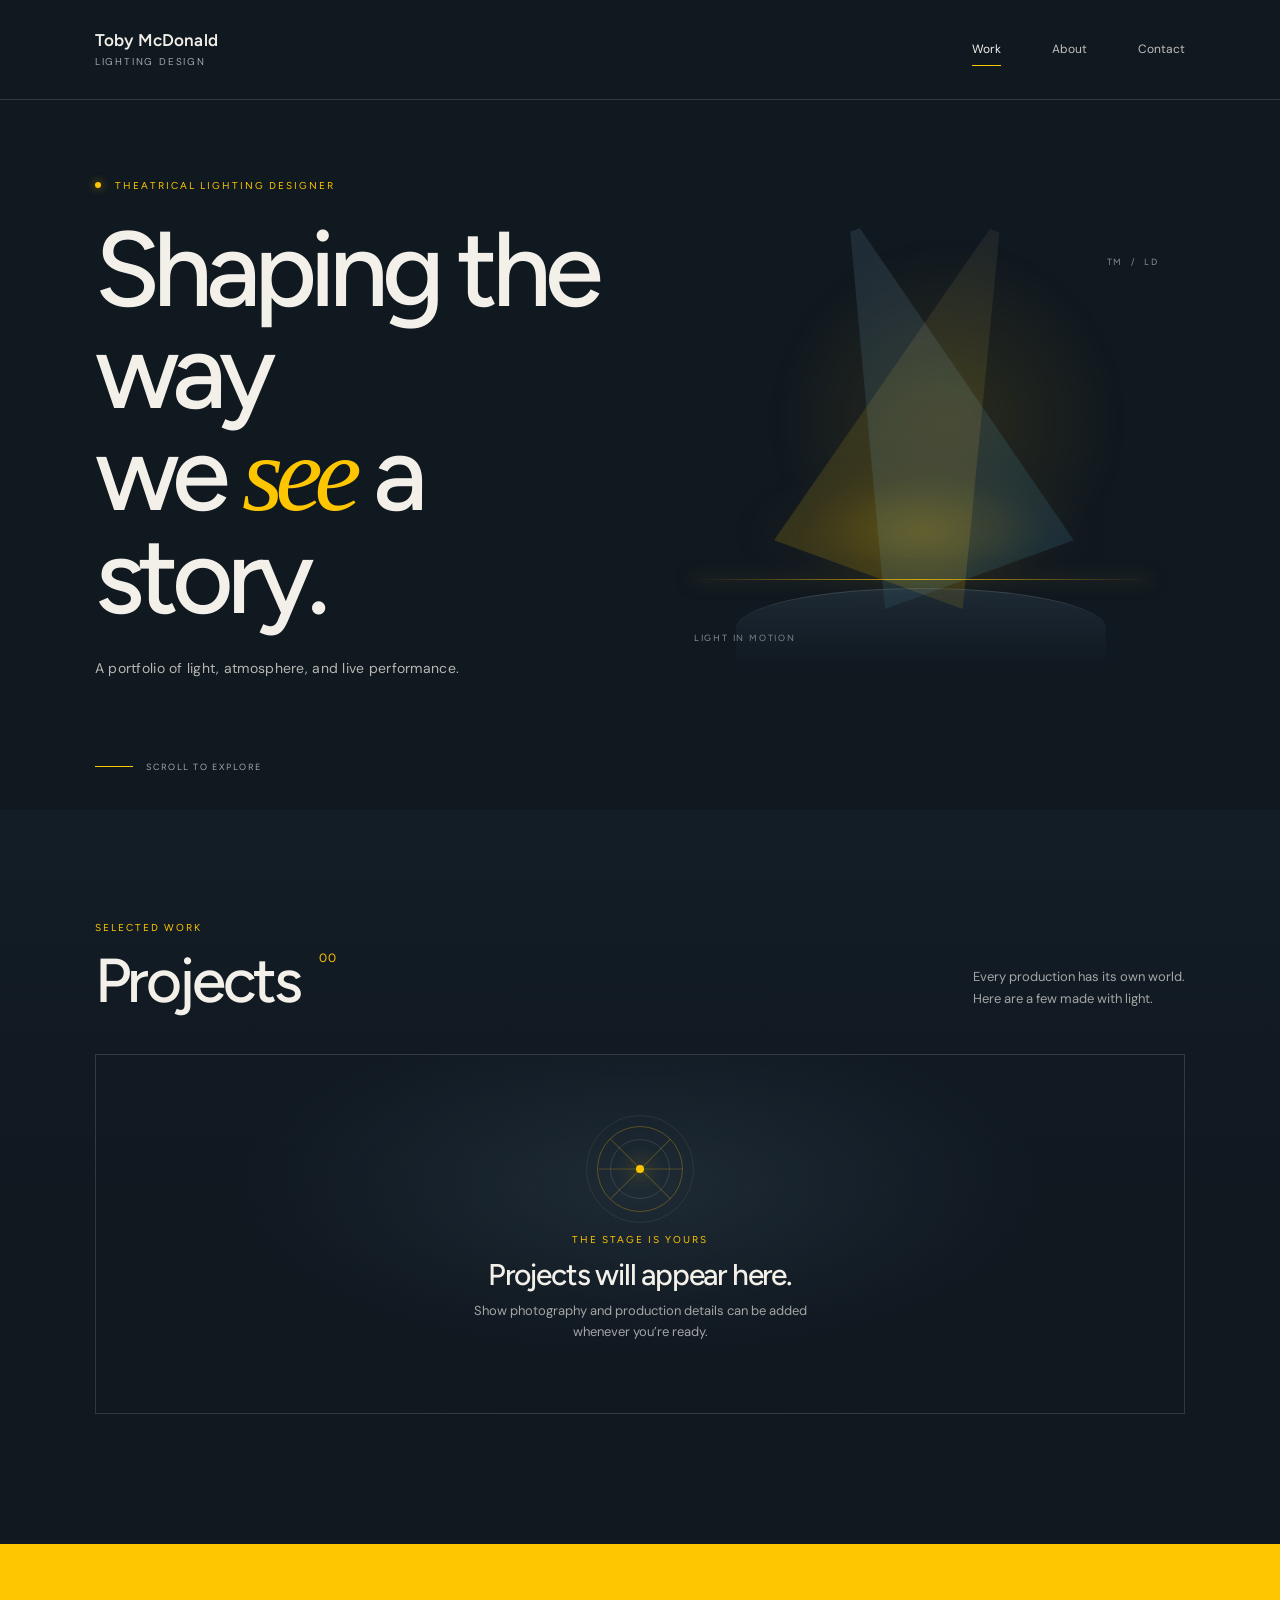
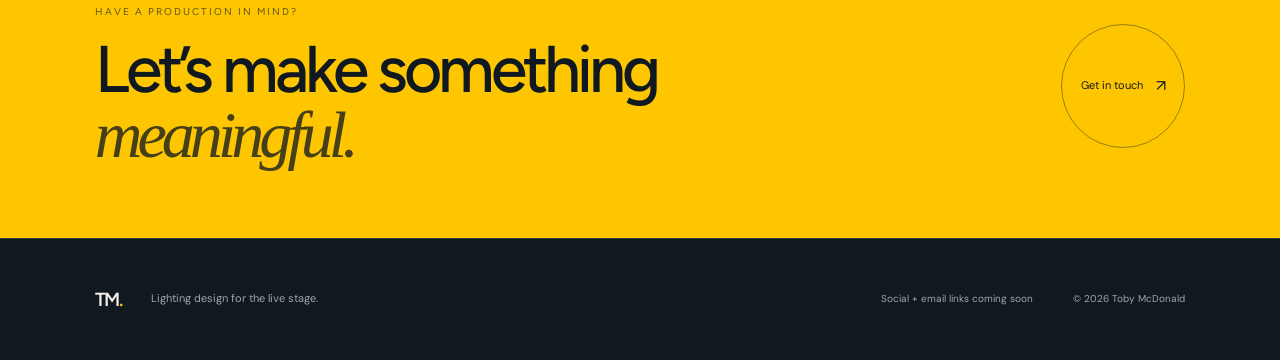
==== index.html @ 26311ae4 "Create Toby McDonald lighting design portfolio" ====
<!doctype html>
<html lang="en">
<head>
  <meta charset="utf-8">
  <meta name="viewport" content="width=device-width, initial-scale=1">
  <meta name="theme-color" content="#101820">
  <meta name="description" content="Theatrical lighting design portfolio of Toby McDonald.">
  <title>Toby McDonald — Lighting Design</title>
  <link rel="preconnect" href="https://fonts.googleapis.com">
  <link rel="preconnect" href="https://fonts.gstatic.com" crossorigin>
  <link href="https://fonts.googleapis.com/css2?family=Figtree:wght@400;500;600;700&display=swap" rel="stylesheet">
  <link rel="stylesheet" href="assets/css/site.css">
</head>
<body>
  <header class="site-header">
    <a class="wordmark" href="index.html" aria-label="Toby McDonald Lighting Design home"><span class="wordmark-name">Toby McDonald</span><span class="wordmark-role">Lighting Design</span></a>
    <button class="menu-toggle" type="button" aria-expanded="false" aria-controls="primary-nav" aria-label="Open navigation"><span></span><span></span></button>
    <nav class="primary-nav" id="primary-nav" aria-label="Main navigation"><a class="active" href="index.html">Work</a><a href="about.html">About</a><a href="contact.html">Contact</a></nav>
  </header>
  <main>
    <section class="hero shell">
      <div class="hero-copy"><p class="eyebrow"><span class="status-dot"></span> Theatrical lighting designer</p><h1>Shaping the way<br>we <em>see</em> a story.</h1><p class="hero-note">A portfolio of light, atmosphere, and live performance.</p></div>
      <div class="hero-art" aria-hidden="true"><div class="stage-glow"></div><div class="beam beam-one"></div><div class="beam beam-two"></div><div class="stage-line"></div><span class="art-index">TM&nbsp; / &nbsp;LD</span><span class="art-caption">LIGHT IN MOTION</span></div>
      <a class="scroll-cue" href="#selected-work"><span class="scroll-line"></span> SCROLL TO EXPLORE</a>
    </section>
    <section class="work-section shell" id="selected-work">
      <div class="section-heading"><div><p class="eyebrow">Selected work</p><h2>Projects <span class="heading-count" id="project-count">—</span></h2></div><p class="section-intro">Every production has its own world.<br>Here are a few made with light.</p></div>
      <div class="project-grid" id="project-grid" aria-live="polite"></div>
      <div class="gallery-empty" id="gallery-empty" hidden><div class="empty-orbit"><span></span><span></span><span></span><i></i></div><p class="eyebrow">The stage is yours</p><h3>Projects will appear here.</h3><p>Show photography and production details can be added whenever you’re ready.</p></div>
    </section>
    <section class="closing-band shell"><div><p class="eyebrow">Have a production in mind?</p><h2>Let’s make something<br><em>meaningful.</em></h2></div><a class="round-link" href="contact.html" aria-label="Go to contact page"><span>Get in touch</span><b>↗</b></a></section>
  </main>
  <footer class="site-footer shell"><a class="footer-mark" href="index.html">TM<span>.</span></a><p>Lighting design for the live stage.</p><div class="footer-links" data-footer-links></div><small>© <span data-year></span> Toby McDonald</small></footer>
  <script src="assets/js/site-config.js"></script><script src="assets/js/projects.js"></script><script src="assets/js/site.js"></script>
</body>
</html>
---- assets/css/site.css ----
@import url('https://fonts.googleapis.com/css2?family=DM+Sans:wght@400;500;600&display=swap');
@font-face{font-family:'Twentieth Century';src:url('../fonts/twentieth-century.woff2') format('woff2');font-style:normal;font-weight:400;font-display:swap}
:root{--ink:#101820;--ink-soft:#17232d;--ink-card:#1b2933;--paper:#f3f0e9;--muted:#a4a6a6;--yellow:#fec601;--blue:#364958;--line:rgba(243,240,233,.15);--display:'Figtree',sans-serif;--body:'Twentieth Century','DM Sans',sans-serif;--gutter:clamp(24px,7.4vw,112px)}
*{box-sizing:border-box}html{scroll-behavior:smooth}body{margin:0;background:var(--ink);color:var(--paper);font-family:var(--body);font-size:16px;line-height:1.6;-webkit-font-smoothing:antialiased}a{color:inherit;text-decoration:none}button,input,textarea{font:inherit}button:focus-visible,a:focus-visible,input:focus-visible,textarea:focus-visible{outline:2px solid var(--yellow);outline-offset:4px}.shell{padding-left:var(--gutter);padding-right:var(--gutter)}.site-header{height:100px;padding:0 var(--gutter);display:flex;align-items:center;justify-content:space-between;border-bottom:1px solid var(--line);position:relative;z-index:5}.wordmark{display:flex;flex-direction:column;line-height:1.15}.wordmark-name{font-family:var(--display);font-weight:600;letter-spacing:.01em;font-size:17px}.wordmark-role{font-size:10px;letter-spacing:.18em;text-transform:uppercase;color:var(--muted);margin-top:5px}.primary-nav{display:flex;align-items:center;gap:clamp(28px,4vw,58px)}.primary-nav a{font-size:12px;color:#c0c0bc;position:relative;padding:12px 0}.primary-nav a:after{content:"";height:1px;position:absolute;bottom:5px;left:0;right:100%;background:var(--yellow);transition:right .25s}.primary-nav a:hover:after,.primary-nav a.active:after{right:0}.primary-nav a.active{color:var(--paper)}.menu-toggle{display:none}.hero{min-height:min(710px,calc(100vh - 100px));display:grid;grid-template-columns:1fr .94fr;align-items:center;position:relative;padding-top:48px;padding-bottom:90px;overflow:hidden}.hero-copy{position:relative;z-index:2;padding-bottom:10px}.eyebrow{font-family:var(--display);font-size:10px;letter-spacing:.2em;text-transform:uppercase;color:var(--yellow);margin:0 0 24px}.status-dot{display:inline-block;width:6px;height:6px;border-radius:50%;background:var(--yellow);margin-right:10px;vertical-align:1px;box-shadow:0 0 10px rgba(254,198,1,.65)}h1,h2,h3,p{margin-top:0}.hero h1,.page-intro h1{font-family:var(--display);font-size:clamp(62px,8.3vw,118px);line-height:.96;letter-spacing:-.065em;font-weight:500;margin:0}.hero h1 em,.page-intro h1 em,.closing-band h2 em,.about-copy h2 em,.contact-aside h2 em{font-family:Georgia,serif;font-weight:400;color:var(--yellow);letter-spacing:-.075em}.hero-note{margin:30px 0 0;color:#b7b7b2;font-size:14px;letter-spacing:.02em}.hero-art{height:470px;position:relative;display:flex;align-items:flex-end;justify-content:center;isolation:isolate}.hero-art:before{content:"";position:absolute;width:70%;height:80%;right:10%;top:7%;border-radius:50%;background:radial-gradient(ellipse,rgba(254,198,1,.11),rgba(254,198,1,0) 68%);filter:blur(9px);z-index:-1}.stage-glow{position:absolute;bottom:12%;width:70%;height:34%;border-radius:50%;background:radial-gradient(ellipse,rgba(254,198,1,.2),rgba(254,198,1,.02) 48%,transparent 73%);filter:blur(8px)}.beam{position:absolute;bottom:20%;height:78%;width:38%;transform-origin:bottom center;clip-path:polygon(48% 0,53% 0,100% 100%,0 100%);mix-blend-mode:screen}.beam-one{background:linear-gradient(to bottom,rgba(255,245,181,.06),rgba(254,198,1,.15));transform:rotate(20deg);left:21%}.beam-two{background:linear-gradient(to bottom,rgba(173,222,255,.1),rgba(64,145,180,.16));transform:rotate(-20deg);right:20%}.stage-line{height:1px;position:absolute;bottom:19%;left:6%;right:6%;background:linear-gradient(90deg,transparent,rgba(254,198,1,.75),transparent);box-shadow:0 0 18px rgba(254,198,1,.6)}.hero-art:after{content:"";position:absolute;bottom:0;left:15%;right:15%;height:17%;border-radius:50% 50% 0 0;background:linear-gradient(180deg,rgba(54,73,88,.36),rgba(16,24,32,0));border-top:1px solid rgba(243,240,233,.12)}.art-index,.art-caption{position:absolute;font-family:var(--display);font-size:9px;letter-spacing:.2em;color:rgba(243,240,233,.55)}.art-index{top:12%;right:5%}.art-caption{bottom:5%;left:7%}.scroll-cue{position:absolute;bottom:38px;left:var(--gutter);display:flex;align-items:center;gap:13px;font:9px var(--display);letter-spacing:.17em;color:var(--muted)}.scroll-line{width:38px;height:1px;background:var(--yellow)}.work-section{padding-top:110px;padding-bottom:130px;background:linear-gradient(180deg,rgba(23,35,45,.5),transparent 52%)}.section-heading{display:flex;align-items:flex-end;justify-content:space-between;margin-bottom:42px}.section-heading .eyebrow{margin-bottom:14px}.section-heading h2{font:500 clamp(38px,5vw,62px)/1 var(--display);letter-spacing:-.055em;margin:0}.heading-count{font:400 12px var(--body);letter-spacing:.08em;color:var(--yellow);vertical-align:top;margin-left:8px}.section-intro{font-size:13px;color:var(--muted);line-height:1.7;margin:0 0 2px}.project-grid{display:grid;grid-template-columns:repeat(2,minmax(0,1fr));gap:58px 28px}.project-card{min-width:0}.project-image{aspect-ratio:1.38;position:relative;overflow:hidden;background:var(--ink-card)}.project-image:after{content:"";position:absolute;inset:0;background:linear-gradient(135deg,rgba(54,73,88,.2),rgba(16,24,32,.2));pointer-events:none}.project-image img{width:100%;height:100%;display:block;object-fit:cover;transition:transform .7s cubic-bezier(.2,.7,.2,1),filter .5s}.project-card:hover .project-image img{transform:scale(1.035);filter:brightness(1.08)}.image-number{position:absolute;z-index:1;top:18px;left:20px;font:10px var(--display);letter-spacing:.12em;color:white}.card-arrow{position:absolute;z-index:1;right:18px;bottom:18px;width:40px;height:40px;border:1px solid rgba(255,255,255,.55);border-radius:50%;display:grid;place-items:center;color:white;transition:background .2s,color .2s}.project-card:hover .card-arrow{background:var(--yellow);color:var(--ink);border-color:var(--yellow)}.project-meta{display:flex;align-items:flex-start;justify-content:space-between;padding-top:18px}.project-meta h3{font:500 21px var(--display);letter-spacing:-.02em;margin:0 0 3px}.project-meta p,.project-meta>span{color:var(--muted);font-size:11px;margin:0}.project-meta>span{padding-top:5px}.gallery-empty{min-height:360px;border:1px solid var(--line);display:flex;flex-direction:column;align-items:center;justify-content:center;text-align:center;padding:42px 20px;position:relative;overflow:hidden;background:radial-gradient(ellipse at 50% 37%,rgba(54,73,88,.37),transparent 52%)}.gallery-empty[hidden]{display:none}.gallery-empty .eyebrow{margin:20px 0 8px}.gallery-empty h3{font:500 30px var(--display);letter-spacing:-.04em;margin:0 0 8px}.gallery-empty>p:last-child{color:var(--muted);font-size:13px;max-width:380px;margin:0}.empty-orbit{width:86px;height:86px;position:relative;border:1px solid rgba(254,198,1,.28);border-radius:50%;display:grid;place-items:center}.empty-orbit:before,.empty-orbit:after{content:"";position:absolute;border:1px solid rgba(243,240,233,.12);border-radius:50%;inset:12px}.empty-orbit:after{inset:-12px;border-color:rgba(243,240,233,.08)}.empty-orbit>span{position:absolute;width:1px;height:100%;background:rgba(254,198,1,.22);transform:rotate(45deg)}.empty-orbit>span:nth-child(2){transform:rotate(-45deg)}.empty-orbit>span:nth-child(3){transform:rotate(90deg)}.empty-orbit i{width:8px;height:8px;border-radius:50%;background:var(--yellow);box-shadow:0 0 20px var(--yellow)}.closing-band{padding-top:60px;padding-bottom:70px;background:var(--yellow);color:var(--ink);display:flex;align-items:center;justify-content:space-between}.closing-band .eyebrow{color:rgba(16,24,32,.65);margin-bottom:17px}.closing-band h2{font:500 clamp(38px,5.2vw,66px)/.99 var(--display);letter-spacing:-.06em;margin:0}.closing-band h2 em{color:var(--ink);opacity:.77}.round-link{display:flex;align-items:center;justify-content:center;gap:13px;width:124px;height:124px;border:1px solid rgba(16,24,32,.42);border-radius:50%;font-size:11px;transition:background .25s,transform .25s}.round-link b{font-size:16px;font-weight:400}.round-link:hover{background:rgba(16,24,32,.08);transform:rotate(-5deg)}.site-footer{min-height:122px;display:flex;align-items:center;gap:30px;border-top:1px solid var(--line);color:var(--muted)}.footer-mark{font:600 19px var(--display);color:var(--paper);letter-spacing:-.08em}.footer-mark span{color:var(--yellow)}.site-footer>p{font-size:11px;margin:0}.footer-links{margin-left:auto;display:flex;gap:22px;font-size:11px}.footer-links a{color:var(--paper)}.footer-links a:hover{color:var(--yellow)}.footer-coming{font-size:10px}.site-footer small{font-size:10px;margin-left:10px;white-space:nowrap}.inner-page{padding-top:90px;padding-bottom:120px}.page-intro{padding-bottom:68px}.page-intro .eyebrow{margin-bottom:24px}.page-intro h1{font-size:clamp(62px,8vw,108px)}.lead{font-size:14px;color:var(--muted);margin:25px 0 0}.about-layout{display:grid;grid-template-columns:minmax(270px,.8fr) 1.2fr;gap:clamp(42px,8vw,120px);align-items:center}.portrait-placeholder{aspect-ratio:.88;background:linear-gradient(155deg,#273b48,#17232d 68%);position:relative;display:flex;justify-content:center;align-items:center;overflow:hidden}.portrait-placeholder:before{content:"";position:absolute;inset:12px;border:1px solid rgba(243,240,233,.14)}.portrait-placeholder:after{content:"";position:absolute;width:70%;height:50%;bottom:0;background:radial-gradient(ellipse,rgba(254,198,1,.18),transparent 68%)}.portrait-placeholder small{position:absolute;left:28px;bottom:27px;z-index:2;color:rgba(243,240,233,.62);font:9px/1.6 var(--display);letter-spacing:.19em}.portrait-silhouette{width:54%;height:72%;position:relative;display:flex;flex-direction:column;align-items:center;justify-content:flex-end;filter:drop-shadow(0 20px 30px rgba(0,0,0,.25))}.portrait-silhouette span{width:36%;height:28%;border-radius:50% 50% 45% 45%;background:linear-gradient(100deg,#536570,#253642);z-index:1}.portrait-silhouette i{width:100%;height:58%;border-radius:50% 50% 0 0;background:linear-gradient(100deg,#435762,#1e303b);margin-top:-3%;clip-path:polygon(18% 0,82% 0,100% 100%,0 100%)}.about-copy .eyebrow{margin-bottom:18px}.about-copy h2,.contact-aside h2{font:500 clamp(36px,4.5vw,57px)/1.05 var(--display);letter-spacing:-.06em;margin:0 0 24px}.body-copy{color:#c2c1bb;font-size:14px;line-height:1.9;max-width:500px}.resume-block{border-top:1px solid var(--line);border-bottom:1px solid var(--line);padding:18px 0;margin-top:35px;display:flex;justify-content:space-between;align-items:center}.resume-block>div{display:flex;align-items:center;gap:14px}.resume-icon{width:34px;height:34px;border:1px solid var(--yellow);border-radius:50%;color:var(--yellow);display:grid;place-items:center}.resume-block strong,.resume-block>div div span{display:block}.resume-block strong{font:500 14px var(--display)}.resume-block>div div span{font-size:11px;color:var(--muted);margin-top:3px}.resume-soon{font:9px var(--display);letter-spacing:.12em;color:var(--yellow)}.about-note{border-top:1px solid var(--line);margin-top:110px;padding-top:24px;display:flex;align-items:center;gap:18px}.note-rule{height:1px;width:46px;background:var(--yellow)}.about-note p{font:italic 20px Georgia,serif;color:#d4d0c6;margin:0}.about-note .eyebrow{margin:0 0 0 auto;font-size:9px}.contact-page{padding-bottom:145px}.contact-layout{display:grid;grid-template-columns:.72fr 1.28fr;gap:clamp(40px,8vw,125px);border-top:1px solid var(--line);padding-top:54px}.contact-aside{position:relative;min-height:340px;overflow:hidden}.contact-aside .eyebrow{margin-bottom:17px}.contact-aside h2{font-size:clamp(33px,4vw,49px)}.contact-aside>p:last-of-type{max-width:270px;color:var(--muted);font-size:12px}.contact-decoration{position:absolute;bottom:-80px;left:10px;width:210px;height:190px;border-radius:50%;background:radial-gradient(ellipse,rgba(254,198,1,.12),transparent 67%)}.contact-decoration span{position:absolute;left:50%;bottom:50%;height:200px;width:1px;transform-origin:bottom;background:linear-gradient(transparent,rgba(254,198,1,.24))}.contact-decoration span:nth-child(1){transform:rotate(-38deg)}.contact-decoration span:nth-child(2){transform:rotate(0)}.contact-decoration span:nth-child(3){transform:rotate(38deg)}.contact-decoration i{position:absolute;width:10px;height:10px;left:calc(50% - 5px);bottom:50%;border-radius:50%;background:var(--yellow);box-shadow:0 0 22px var(--yellow)}.contact-form{display:flex;flex-direction:column;gap:24px}.form-row{display:grid;grid-template-columns:1fr 1fr;gap:22px}.contact-form label{display:flex;flex-direction:column;gap:9px;color:#e1dfd8;font:11px var(--display);letter-spacing:.04em}.contact-form input,.contact-form textarea{width:100%;border:0;border-bottom:1px solid rgba(243,240,233,.28);border-radius:0;background:transparent;color:var(--paper);padding:10px 0 13px;font:13px var(--body);resize:vertical}.contact-form input::placeholder,.contact-form textarea::placeholder{color:#777e81}.contact-form input:focus,.contact-form textarea:focus{border-color:var(--yellow);outline:none}.form-note{color:var(--muted);font-size:11px;margin:-8px 0 -10px}.submit-button{align-self:flex-start;display:flex;align-items:center;gap:30px;padding:15px 19px;background:var(--yellow);color:var(--ink);border:0;font:600 11px var(--display);opacity:.58;cursor:not-allowed}.submit-button span{font-size:15px}.project-page{min-height:65vh;padding-top:45px;padding-bottom:100px}.back-link{font-size:11px;color:var(--muted);display:inline-block;margin-bottom:50px}.back-link:hover,.text-link:hover{color:var(--yellow)}.project-heading{max-width:780px;padding-bottom:42px}.project-heading .eyebrow{margin-bottom:18px}.project-heading h1,.not-found h1{font:500 clamp(50px,8vw,100px)/.97 var(--display);letter-spacing:-.065em;margin:0 0 12px}.project-venue{font-size:13px;color:var(--muted);margin:0}.project-description{color:#c2c1bb;font-size:14px;max-width:620px;line-height:1.8;margin:24px 0 0}.project-gallery{display:grid;grid-template-columns:repeat(2,minmax(0,1fr));gap:18px}.project-gallery figure{margin:0;overflow:hidden;background:var(--ink-card)}.project-gallery figure:first-child{grid-column:1/-1;aspect-ratio:1.9}.project-gallery figure:not(:first-child){aspect-ratio:1.3}.project-gallery img{display:block;width:100%;height:100%;object-fit:cover}.not-found{padding:40px 0 90px}.not-found .eyebrow{margin-bottom:20px}.not-found h1{font-size:clamp(42px,6vw,72px);max-width:800px;margin-bottom:25px}.text-link{font-size:12px;color:var(--paper)}.project-loading{padding:20px 0 100px}
@media(max-width:760px){:root{--gutter:24px}.site-header{height:78px}.menu-toggle{width:42px;height:42px;border:1px solid var(--line);background:transparent;border-radius:50%;display:flex;flex-direction:column;justify-content:center;align-items:center;gap:5px;color:var(--paper);cursor:pointer}.menu-toggle span{width:15px;height:1px;background:currentColor;transition:transform .2s}.menu-toggle[aria-expanded=true] span:first-child{transform:translateY(3px) rotate(45deg)}.menu-toggle[aria-expanded=true] span:last-child{transform:translateY(-3px) rotate(-45deg)}.primary-nav{display:none;position:absolute;top:77px;left:0;right:0;padding:13px var(--gutter) 24px;background:var(--ink);border-bottom:1px solid var(--line);flex-direction:column;align-items:flex-start;gap:4px}.primary-nav.is-open{display:flex}.primary-nav a{font-size:14px;padding:11px 0}.hero{min-height:690px;min-height:min(820px,calc(100svh - 78px));grid-template-columns:1fr;padding-top:65px;padding-bottom:70px;align-content:start}.hero h1{font-size:clamp(62px,14vw,96px)}.hero-art{position:absolute;right:-9%;bottom:44px;width:78%;height:380px;opacity:.84}.hero-copy{align-self:start}.hero-note{max-width:210px}.scroll-cue{bottom:25px}.work-section{padding-top:76px;padding-bottom:85px}.section-heading{align-items:flex-start;gap:20px;flex-direction:column;margin-bottom:28px}.section-intro br{display:none}.project-grid{grid-template-columns:1fr;gap:37px}.project-image{aspect-ratio:1.22}.gallery-empty{min-height:310px}.closing-band{padding-top:48px;padding-bottom:50px;gap:20px}.closing-band h2{font-size:clamp(34px,8vw,52px)}.round-link{width:86px;height:86px;flex-direction:column;gap:3px;font-size:10px;flex-shrink:0}.site-footer{min-height:0;padding-top:28px;padding-bottom:28px;display:grid;grid-template-columns:1fr auto;gap:12px 16px}.footer-mark{grid-column:1;grid-row:1}.site-footer>p{grid-column:1;grid-row:2}.footer-links{grid-column:2;grid-row:1;justify-self:end;margin:0;gap:12px;text-align:right}.site-footer small{grid-column:2;grid-row:2;margin:0;text-align:right}.inner-page{padding-top:65px;padding-bottom:85px}.page-intro{padding-bottom:46px}.page-intro h1{font-size:clamp(60px,13vw,90px)}.about-layout{grid-template-columns:1fr;gap:37px}.portrait-placeholder{aspect-ratio:1.1;max-height:430px}.portrait-silhouette{height:75%;width:48%}.about-copy h2{font-size:clamp(39px,9vw,55px)}.about-note{margin-top:70px}.about-note p{font-size:17px}.contact-layout{grid-template-columns:1fr;gap:26px;padding-top:35px}.contact-aside{min-height:230px}.contact-aside h2{font-size:42px}.contact-decoration{left:auto;right:0;bottom:-110px}.contact-form{gap:20px}.form-row{grid-template-columns:1fr;gap:20px}.contact-page{padding-bottom:90px}.project-page{padding-top:32px}.back-link{margin-bottom:35px}.project-gallery{grid-template-columns:1fr;gap:12px}.project-gallery figure:first-child{grid-column:auto;aspect-ratio:1.2}.project-gallery figure:not(:first-child){aspect-ratio:1.2}}
@media(min-width:761px) and (max-width:1050px){:root{--gutter:5vw}.hero-art{height:390px}.hero h1{font-size:clamp(66px,8vw,92px)}.about-layout{gap:45px}.contact-layout{gap:55px}}
@media(prefers-reduced-motion:reduce){*,*::before,*::after{scroll-behavior:auto!important;transition:none!important}}
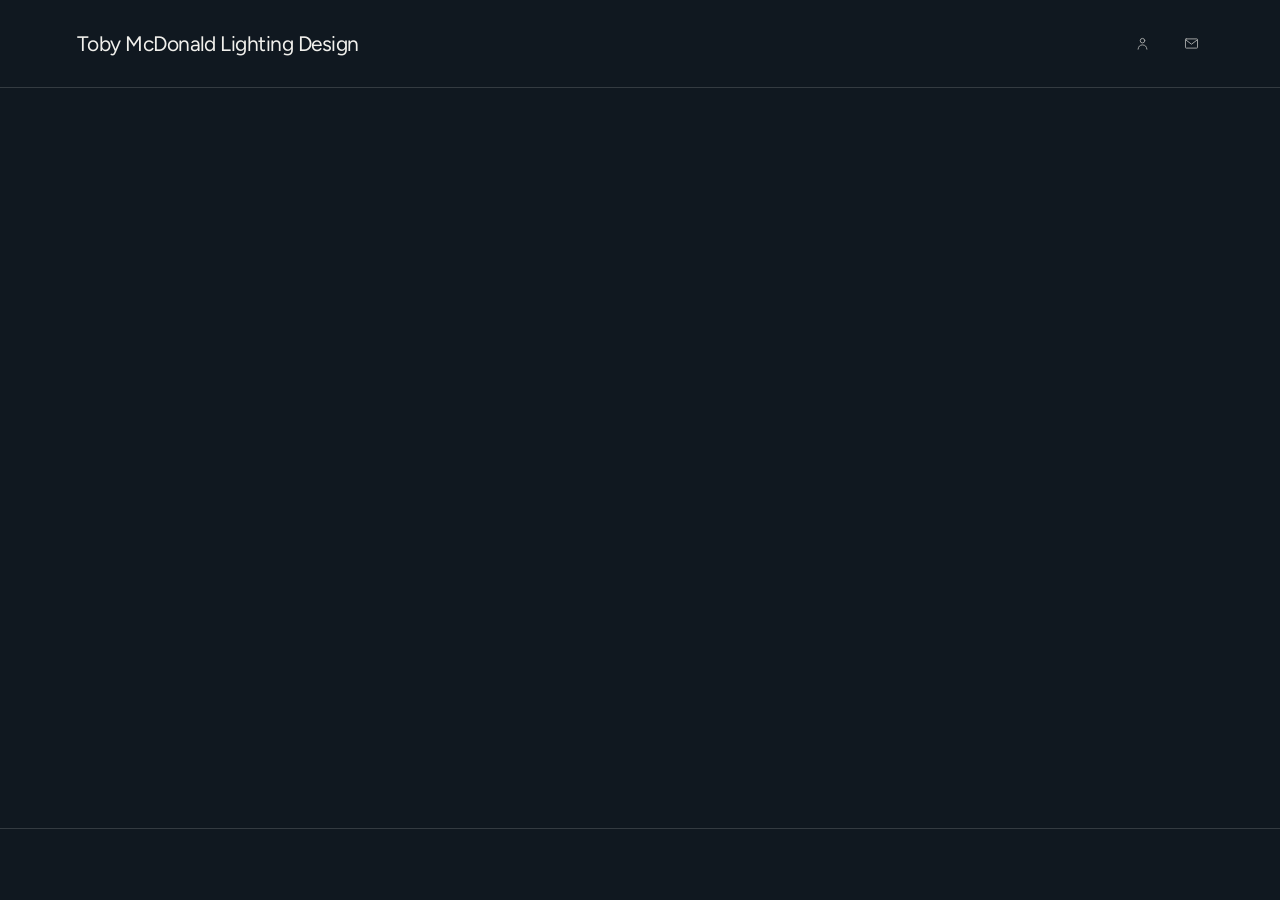
==== commit 63c4d84d: "Simplify portfolio design" ====
--- a/index.html
+++ b/index.html
@@ -4,33 +4,30 @@
   <meta charset="utf-8">
   <meta name="viewport" content="width=device-width, initial-scale=1">
   <meta name="theme-color" content="#101820">
-  <meta name="description" content="Theatrical lighting design portfolio of Toby McDonald.">
-  <title>Toby McDonald — Lighting Design</title>
+  <meta name="description" content="Toby McDonald — theatrical lighting design portfolio.">
+  <title>Toby McDonald Lighting Design</title>
   <link rel="preconnect" href="https://fonts.googleapis.com">
   <link rel="preconnect" href="https://fonts.gstatic.com" crossorigin>
-  <link href="https://fonts.googleapis.com/css2?family=Figtree:wght@400;500;600;700&display=swap" rel="stylesheet">
+  <link href="https://fonts.googleapis.com/css2?family=Figtree:wght@400;500;600&display=swap" rel="stylesheet">
   <link rel="stylesheet" href="assets/css/site.css">
 </head>
 <body>
   <header class="site-header">
-    <a class="wordmark" href="index.html" aria-label="Toby McDonald Lighting Design home"><span class="wordmark-name">Toby McDonald</span><span class="wordmark-role">Lighting Design</span></a>
-    <button class="menu-toggle" type="button" aria-expanded="false" aria-controls="primary-nav" aria-label="Open navigation"><span></span><span></span></button>
-    <nav class="primary-nav" id="primary-nav" aria-label="Main navigation"><a class="active" href="index.html">Work</a><a href="about.html">About</a><a href="contact.html">Contact</a></nav>
+    <a class="wordmark" href="index.html" aria-label="Toby McDonald Lighting Design home">Toby McDonald Lighting Design</a>
+    <nav class="primary-nav" aria-label="Navigation">
+      <a class="icon-link" href="about.html" aria-label="About"><svg viewBox="0 0 24 24" aria-hidden="true"><circle cx="12" cy="8" r="3.2"/><path d="M5.8 20c.5-4 2.5-6 6.2-6s5.7 2 6.2 6"/></svg></a>
+      <a class="icon-link" href="contact.html" aria-label="Contact"><svg viewBox="0 0 24 24" aria-hidden="true"><rect x="3.5" y="5.5" width="17" height="13" rx="1"/><path d="m4 7 8 6 8-6"/></svg></a>
+    </nav>
   </header>
   <main>
-    <section class="hero shell">
-      <div class="hero-copy"><p class="eyebrow"><span class="status-dot"></span> Theatrical lighting designer</p><h1>Shaping the way<br>we <em>see</em> a story.</h1><p class="hero-note">A portfolio of light, atmosphere, and live performance.</p></div>
-      <div class="hero-art" aria-hidden="true"><div class="stage-glow"></div><div class="beam beam-one"></div><div class="beam beam-two"></div><div class="stage-line"></div><span class="art-index">TM&nbsp; / &nbsp;LD</span><span class="art-caption">LIGHT IN MOTION</span></div>
-      <a class="scroll-cue" href="#selected-work"><span class="scroll-line"></span> SCROLL TO EXPLORE</a>
+    <section class="work-section shell" aria-label="Projects">
+      <div class="project-grid" id="project-grid"></div>
+      <div class="gallery-empty" id="gallery-empty" hidden></div>
     </section>
-    <section class="work-section shell" id="selected-work">
-      <div class="section-heading"><div><p class="eyebrow">Selected work</p><h2>Projects <span class="heading-count" id="project-count">—</span></h2></div><p class="section-intro">Every production has its own world.<br>Here are a few made with light.</p></div>
-      <div class="project-grid" id="project-grid" aria-live="polite"></div>
-      <div class="gallery-empty" id="gallery-empty" hidden><div class="empty-orbit"><span></span><span></span><span></span><i></i></div><p class="eyebrow">The stage is yours</p><h3>Projects will appear here.</h3><p>Show photography and production details can be added whenever you’re ready.</p></div>
-    </section>
-    <section class="closing-band shell"><div><p class="eyebrow">Have a production in mind?</p><h2>Let’s make something<br><em>meaningful.</em></h2></div><a class="round-link" href="contact.html" aria-label="Go to contact page"><span>Get in touch</span><b>↗</b></a></section>
   </main>
-  <footer class="site-footer shell"><a class="footer-mark" href="index.html">TM<span>.</span></a><p>Lighting design for the live stage.</p><div class="footer-links" data-footer-links></div><small>© <span data-year></span> Toby McDonald</small></footer>
-  <script src="assets/js/site-config.js"></script><script src="assets/js/projects.js"></script><script src="assets/js/site.js"></script>
+  <footer class="site-footer shell"><div class="footer-links" data-footer-links></div></footer>
+  <script src="assets/js/site-config.js"></script>
+  <script src="assets/js/projects.js"></script>
+  <script src="assets/js/site.js"></script>
 </body>
 </html>
--- a/assets/css/site.css
+++ b/assets/css/site.css
@@ -1,7 +1,9 @@
-@import url('https://fonts.googleapis.com/css2?family=DM+Sans:wght@400;500;600&display=swap');
 @font-face{font-family:'Twentieth Century';src:url('../fonts/twentieth-century.woff2') format('woff2');font-style:normal;font-weight:400;font-display:swap}
-:root{--ink:#101820;--ink-soft:#17232d;--ink-card:#1b2933;--paper:#f3f0e9;--muted:#a4a6a6;--yellow:#fec601;--blue:#364958;--line:rgba(243,240,233,.15);--display:'Figtree',sans-serif;--body:'Twentieth Century','DM Sans',sans-serif;--gutter:clamp(24px,7.4vw,112px)}
-*{box-sizing:border-box}html{scroll-behavior:smooth}body{margin:0;background:var(--ink);color:var(--paper);font-family:var(--body);font-size:16px;line-height:1.6;-webkit-font-smoothing:antialiased}a{color:inherit;text-decoration:none}button,input,textarea{font:inherit}button:focus-visible,a:focus-visible,input:focus-visible,textarea:focus-visible{outline:2px solid var(--yellow);outline-offset:4px}.shell{padding-left:var(--gutter);padding-right:var(--gutter)}.site-header{height:100px;padding:0 var(--gutter);display:flex;align-items:center;justify-content:space-between;border-bottom:1px solid var(--line);position:relative;z-index:5}.wordmark{display:flex;flex-direction:column;line-height:1.15}.wordmark-name{font-family:var(--display);font-weight:600;letter-spacing:.01em;font-size:17px}.wordmark-role{font-size:10px;letter-spacing:.18em;text-transform:uppercase;color:var(--muted);margin-top:5px}.primary-nav{display:flex;align-items:center;gap:clamp(28px,4vw,58px)}.primary-nav a{font-size:12px;color:#c0c0bc;position:relative;padding:12px 0}.primary-nav a:after{content:"";height:1px;position:absolute;bottom:5px;left:0;right:100%;background:var(--yellow);transition:right .25s}.primary-nav a:hover:after,.primary-nav a.active:after{right:0}.primary-nav a.active{color:var(--paper)}.menu-toggle{display:none}.hero{min-height:min(710px,calc(100vh - 100px));display:grid;grid-template-columns:1fr .94fr;align-items:center;position:relative;padding-top:48px;padding-bottom:90px;overflow:hidden}.hero-copy{position:relative;z-index:2;padding-bottom:10px}.eyebrow{font-family:var(--display);font-size:10px;letter-spacing:.2em;text-transform:uppercase;color:var(--yellow);margin:0 0 24px}.status-dot{display:inline-block;width:6px;height:6px;border-radius:50%;background:var(--yellow);margin-right:10px;vertical-align:1px;box-shadow:0 0 10px rgba(254,198,1,.65)}h1,h2,h3,p{margin-top:0}.hero h1,.page-intro h1{font-family:var(--display);font-size:clamp(62px,8.3vw,118px);line-height:.96;letter-spacing:-.065em;font-weight:500;margin:0}.hero h1 em,.page-intro h1 em,.closing-band h2 em,.about-copy h2 em,.contact-aside h2 em{font-family:Georgia,serif;font-weight:400;color:var(--yellow);letter-spacing:-.075em}.hero-note{margin:30px 0 0;color:#b7b7b2;font-size:14px;letter-spacing:.02em}.hero-art{height:470px;position:relative;display:flex;align-items:flex-end;justify-content:center;isolation:isolate}.hero-art:before{content:"";position:absolute;width:70%;height:80%;right:10%;top:7%;border-radius:50%;background:radial-gradient(ellipse,rgba(254,198,1,.11),rgba(254,198,1,0) 68%);filter:blur(9px);z-index:-1}.stage-glow{position:absolute;bottom:12%;width:70%;height:34%;border-radius:50%;background:radial-gradient(ellipse,rgba(254,198,1,.2),rgba(254,198,1,.02) 48%,transparent 73%);filter:blur(8px)}.beam{position:absolute;bottom:20%;height:78%;width:38%;transform-origin:bottom center;clip-path:polygon(48% 0,53% 0,100% 100%,0 100%);mix-blend-mode:screen}.beam-one{background:linear-gradient(to bottom,rgba(255,245,181,.06),rgba(254,198,1,.15));transform:rotate(20deg);left:21%}.beam-two{background:linear-gradient(to bottom,rgba(173,222,255,.1),rgba(64,145,180,.16));transform:rotate(-20deg);right:20%}.stage-line{height:1px;position:absolute;bottom:19%;left:6%;right:6%;background:linear-gradient(90deg,transparent,rgba(254,198,1,.75),transparent);box-shadow:0 0 18px rgba(254,198,1,.6)}.hero-art:after{content:"";position:absolute;bottom:0;left:15%;right:15%;height:17%;border-radius:50% 50% 0 0;background:linear-gradient(180deg,rgba(54,73,88,.36),rgba(16,24,32,0));border-top:1px solid rgba(243,240,233,.12)}.art-index,.art-caption{position:absolute;font-family:var(--display);font-size:9px;letter-spacing:.2em;color:rgba(243,240,233,.55)}.art-index{top:12%;right:5%}.art-caption{bottom:5%;left:7%}.scroll-cue{position:absolute;bottom:38px;left:var(--gutter);display:flex;align-items:center;gap:13px;font:9px var(--display);letter-spacing:.17em;color:var(--muted)}.scroll-line{width:38px;height:1px;background:var(--yellow)}.work-section{padding-top:110px;padding-bottom:130px;background:linear-gradient(180deg,rgba(23,35,45,.5),transparent 52%)}.section-heading{display:flex;align-items:flex-end;justify-content:space-between;margin-bottom:42px}.section-heading .eyebrow{margin-bottom:14px}.section-heading h2{font:500 clamp(38px,5vw,62px)/1 var(--display);letter-spacing:-.055em;margin:0}.heading-count{font:400 12px var(--body);letter-spacing:.08em;color:var(--yellow);vertical-align:top;margin-left:8px}.section-intro{font-size:13px;color:var(--muted);line-height:1.7;margin:0 0 2px}.project-grid{display:grid;grid-template-columns:repeat(2,minmax(0,1fr));gap:58px 28px}.project-card{min-width:0}.project-image{aspect-ratio:1.38;position:relative;overflow:hidden;background:var(--ink-card)}.project-image:after{content:"";position:absolute;inset:0;background:linear-gradient(135deg,rgba(54,73,88,.2),rgba(16,24,32,.2));pointer-events:none}.project-image img{width:100%;height:100%;display:block;object-fit:cover;transition:transform .7s cubic-bezier(.2,.7,.2,1),filter .5s}.project-card:hover .project-image img{transform:scale(1.035);filter:brightness(1.08)}.image-number{position:absolute;z-index:1;top:18px;left:20px;font:10px var(--display);letter-spacing:.12em;color:white}.card-arrow{position:absolute;z-index:1;right:18px;bottom:18px;width:40px;height:40px;border:1px solid rgba(255,255,255,.55);border-radius:50%;display:grid;place-items:center;color:white;transition:background .2s,color .2s}.project-card:hover .card-arrow{background:var(--yellow);color:var(--ink);border-color:var(--yellow)}.project-meta{display:flex;align-items:flex-start;justify-content:space-between;padding-top:18px}.project-meta h3{font:500 21px var(--display);letter-spacing:-.02em;margin:0 0 3px}.project-meta p,.project-meta>span{color:var(--muted);font-size:11px;margin:0}.project-meta>span{padding-top:5px}.gallery-empty{min-height:360px;border:1px solid var(--line);display:flex;flex-direction:column;align-items:center;justify-content:center;text-align:center;padding:42px 20px;position:relative;overflow:hidden;background:radial-gradient(ellipse at 50% 37%,rgba(54,73,88,.37),transparent 52%)}.gallery-empty[hidden]{display:none}.gallery-empty .eyebrow{margin:20px 0 8px}.gallery-empty h3{font:500 30px var(--display);letter-spacing:-.04em;margin:0 0 8px}.gallery-empty>p:last-child{color:var(--muted);font-size:13px;max-width:380px;margin:0}.empty-orbit{width:86px;height:86px;position:relative;border:1px solid rgba(254,198,1,.28);border-radius:50%;display:grid;place-items:center}.empty-orbit:before,.empty-orbit:after{content:"";position:absolute;border:1px solid rgba(243,240,233,.12);border-radius:50%;inset:12px}.empty-orbit:after{inset:-12px;border-color:rgba(243,240,233,.08)}.empty-orbit>span{position:absolute;width:1px;height:100%;background:rgba(254,198,1,.22);transform:rotate(45deg)}.empty-orbit>span:nth-child(2){transform:rotate(-45deg)}.empty-orbit>span:nth-child(3){transform:rotate(90deg)}.empty-orbit i{width:8px;height:8px;border-radius:50%;background:var(--yellow);box-shadow:0 0 20px var(--yellow)}.closing-band{padding-top:60px;padding-bottom:70px;background:var(--yellow);color:var(--ink);display:flex;align-items:center;justify-content:space-between}.closing-band .eyebrow{color:rgba(16,24,32,.65);margin-bottom:17px}.closing-band h2{font:500 clamp(38px,5.2vw,66px)/.99 var(--display);letter-spacing:-.06em;margin:0}.closing-band h2 em{color:var(--ink);opacity:.77}.round-link{display:flex;align-items:center;justify-content:center;gap:13px;width:124px;height:124px;border:1px solid rgba(16,24,32,.42);border-radius:50%;font-size:11px;transition:background .25s,transform .25s}.round-link b{font-size:16px;font-weight:400}.round-link:hover{background:rgba(16,24,32,.08);transform:rotate(-5deg)}.site-footer{min-height:122px;display:flex;align-items:center;gap:30px;border-top:1px solid var(--line);color:var(--muted)}.footer-mark{font:600 19px var(--display);color:var(--paper);letter-spacing:-.08em}.footer-mark span{color:var(--yellow)}.site-footer>p{font-size:11px;margin:0}.footer-links{margin-left:auto;display:flex;gap:22px;font-size:11px}.footer-links a{color:var(--paper)}.footer-links a:hover{color:var(--yellow)}.footer-coming{font-size:10px}.site-footer small{font-size:10px;margin-left:10px;white-space:nowrap}.inner-page{padding-top:90px;padding-bottom:120px}.page-intro{padding-bottom:68px}.page-intro .eyebrow{margin-bottom:24px}.page-intro h1{font-size:clamp(62px,8vw,108px)}.lead{font-size:14px;color:var(--muted);margin:25px 0 0}.about-layout{display:grid;grid-template-columns:minmax(270px,.8fr) 1.2fr;gap:clamp(42px,8vw,120px);align-items:center}.portrait-placeholder{aspect-ratio:.88;background:linear-gradient(155deg,#273b48,#17232d 68%);position:relative;display:flex;justify-content:center;align-items:center;overflow:hidden}.portrait-placeholder:before{content:"";position:absolute;inset:12px;border:1px solid rgba(243,240,233,.14)}.portrait-placeholder:after{content:"";position:absolute;width:70%;height:50%;bottom:0;background:radial-gradient(ellipse,rgba(254,198,1,.18),transparent 68%)}.portrait-placeholder small{position:absolute;left:28px;bottom:27px;z-index:2;color:rgba(243,240,233,.62);font:9px/1.6 var(--display);letter-spacing:.19em}.portrait-silhouette{width:54%;height:72%;position:relative;display:flex;flex-direction:column;align-items:center;justify-content:flex-end;filter:drop-shadow(0 20px 30px rgba(0,0,0,.25))}.portrait-silhouette span{width:36%;height:28%;border-radius:50% 50% 45% 45%;background:linear-gradient(100deg,#536570,#253642);z-index:1}.portrait-silhouette i{width:100%;height:58%;border-radius:50% 50% 0 0;background:linear-gradient(100deg,#435762,#1e303b);margin-top:-3%;clip-path:polygon(18% 0,82% 0,100% 100%,0 100%)}.about-copy .eyebrow{margin-bottom:18px}.about-copy h2,.contact-aside h2{font:500 clamp(36px,4.5vw,57px)/1.05 var(--display);letter-spacing:-.06em;margin:0 0 24px}.body-copy{color:#c2c1bb;font-size:14px;line-height:1.9;max-width:500px}.resume-block{border-top:1px solid var(--line);border-bottom:1px solid var(--line);padding:18px 0;margin-top:35px;display:flex;justify-content:space-between;align-items:center}.resume-block>div{display:flex;align-items:center;gap:14px}.resume-icon{width:34px;height:34px;border:1px solid var(--yellow);border-radius:50%;color:var(--yellow);display:grid;place-items:center}.resume-block strong,.resume-block>div div span{display:block}.resume-block strong{font:500 14px var(--display)}.resume-block>div div span{font-size:11px;color:var(--muted);margin-top:3px}.resume-soon{font:9px var(--display);letter-spacing:.12em;color:var(--yellow)}.about-note{border-top:1px solid var(--line);margin-top:110px;padding-top:24px;display:flex;align-items:center;gap:18px}.note-rule{height:1px;width:46px;background:var(--yellow)}.about-note p{font:italic 20px Georgia,serif;color:#d4d0c6;margin:0}.about-note .eyebrow{margin:0 0 0 auto;font-size:9px}.contact-page{padding-bottom:145px}.contact-layout{display:grid;grid-template-columns:.72fr 1.28fr;gap:clamp(40px,8vw,125px);border-top:1px solid var(--line);padding-top:54px}.contact-aside{position:relative;min-height:340px;overflow:hidden}.contact-aside .eyebrow{margin-bottom:17px}.contact-aside h2{font-size:clamp(33px,4vw,49px)}.contact-aside>p:last-of-type{max-width:270px;color:var(--muted);font-size:12px}.contact-decoration{position:absolute;bottom:-80px;left:10px;width:210px;height:190px;border-radius:50%;background:radial-gradient(ellipse,rgba(254,198,1,.12),transparent 67%)}.contact-decoration span{position:absolute;left:50%;bottom:50%;height:200px;width:1px;transform-origin:bottom;background:linear-gradient(transparent,rgba(254,198,1,.24))}.contact-decoration span:nth-child(1){transform:rotate(-38deg)}.contact-decoration span:nth-child(2){transform:rotate(0)}.contact-decoration span:nth-child(3){transform:rotate(38deg)}.contact-decoration i{position:absolute;width:10px;height:10px;left:calc(50% - 5px);bottom:50%;border-radius:50%;background:var(--yellow);box-shadow:0 0 22px var(--yellow)}.contact-form{display:flex;flex-direction:column;gap:24px}.form-row{display:grid;grid-template-columns:1fr 1fr;gap:22px}.contact-form label{display:flex;flex-direction:column;gap:9px;color:#e1dfd8;font:11px var(--display);letter-spacing:.04em}.contact-form input,.contact-form textarea{width:100%;border:0;border-bottom:1px solid rgba(243,240,233,.28);border-radius:0;background:transparent;color:var(--paper);padding:10px 0 13px;font:13px var(--body);resize:vertical}.contact-form input::placeholder,.contact-form textarea::placeholder{color:#777e81}.contact-form input:focus,.contact-form textarea:focus{border-color:var(--yellow);outline:none}.form-note{color:var(--muted);font-size:11px;margin:-8px 0 -10px}.submit-button{align-self:flex-start;display:flex;align-items:center;gap:30px;padding:15px 19px;background:var(--yellow);color:var(--ink);border:0;font:600 11px var(--display);opacity:.58;cursor:not-allowed}.submit-button span{font-size:15px}.project-page{min-height:65vh;padding-top:45px;padding-bottom:100px}.back-link{font-size:11px;color:var(--muted);display:inline-block;margin-bottom:50px}.back-link:hover,.text-link:hover{color:var(--yellow)}.project-heading{max-width:780px;padding-bottom:42px}.project-heading .eyebrow{margin-bottom:18px}.project-heading h1,.not-found h1{font:500 clamp(50px,8vw,100px)/.97 var(--display);letter-spacing:-.065em;margin:0 0 12px}.project-venue{font-size:13px;color:var(--muted);margin:0}.project-description{color:#c2c1bb;font-size:14px;max-width:620px;line-height:1.8;margin:24px 0 0}.project-gallery{display:grid;grid-template-columns:repeat(2,minmax(0,1fr));gap:18px}.project-gallery figure{margin:0;overflow:hidden;background:var(--ink-card)}.project-gallery figure:first-child{grid-column:1/-1;aspect-ratio:1.9}.project-gallery figure:not(:first-child){aspect-ratio:1.3}.project-gallery img{display:block;width:100%;height:100%;object-fit:cover}.not-found{padding:40px 0 90px}.not-found .eyebrow{margin-bottom:20px}.not-found h1{font-size:clamp(42px,6vw,72px);max-width:800px;margin-bottom:25px}.text-link{font-size:12px;color:var(--paper)}.project-loading{padding:20px 0 100px}
-@media(max-width:760px){:root{--gutter:24px}.site-header{height:78px}.menu-toggle{width:42px;height:42px;border:1px solid var(--line);background:transparent;border-radius:50%;display:flex;flex-direction:column;justify-content:center;align-items:center;gap:5px;color:var(--paper);cursor:pointer}.menu-toggle span{width:15px;height:1px;background:currentColor;transition:transform .2s}.menu-toggle[aria-expanded=true] span:first-child{transform:translateY(3px) rotate(45deg)}.menu-toggle[aria-expanded=true] span:last-child{transform:translateY(-3px) rotate(-45deg)}.primary-nav{display:none;position:absolute;top:77px;left:0;right:0;padding:13px var(--gutter) 24px;background:var(--ink);border-bottom:1px solid var(--line);flex-direction:column;align-items:flex-start;gap:4px}.primary-nav.is-open{display:flex}.primary-nav a{font-size:14px;padding:11px 0}.hero{min-height:690px;min-height:min(820px,calc(100svh - 78px));grid-template-columns:1fr;padding-top:65px;padding-bottom:70px;align-content:start}.hero h1{font-size:clamp(62px,14vw,96px)}.hero-art{position:absolute;right:-9%;bottom:44px;width:78%;height:380px;opacity:.84}.hero-copy{align-self:start}.hero-note{max-width:210px}.scroll-cue{bottom:25px}.work-section{padding-top:76px;padding-bottom:85px}.section-heading{align-items:flex-start;gap:20px;flex-direction:column;margin-bottom:28px}.section-intro br{display:none}.project-grid{grid-template-columns:1fr;gap:37px}.project-image{aspect-ratio:1.22}.gallery-empty{min-height:310px}.closing-band{padding-top:48px;padding-bottom:50px;gap:20px}.closing-band h2{font-size:clamp(34px,8vw,52px)}.round-link{width:86px;height:86px;flex-direction:column;gap:3px;font-size:10px;flex-shrink:0}.site-footer{min-height:0;padding-top:28px;padding-bottom:28px;display:grid;grid-template-columns:1fr auto;gap:12px 16px}.footer-mark{grid-column:1;grid-row:1}.site-footer>p{grid-column:1;grid-row:2}.footer-links{grid-column:2;grid-row:1;justify-self:end;margin:0;gap:12px;text-align:right}.site-footer small{grid-column:2;grid-row:2;margin:0;text-align:right}.inner-page{padding-top:65px;padding-bottom:85px}.page-intro{padding-bottom:46px}.page-intro h1{font-size:clamp(60px,13vw,90px)}.about-layout{grid-template-columns:1fr;gap:37px}.portrait-placeholder{aspect-ratio:1.1;max-height:430px}.portrait-silhouette{height:75%;width:48%}.about-copy h2{font-size:clamp(39px,9vw,55px)}.about-note{margin-top:70px}.about-note p{font-size:17px}.contact-layout{grid-template-columns:1fr;gap:26px;padding-top:35px}.contact-aside{min-height:230px}.contact-aside h2{font-size:42px}.contact-decoration{left:auto;right:0;bottom:-110px}.contact-form{gap:20px}.form-row{grid-template-columns:1fr;gap:20px}.contact-page{padding-bottom:90px}.project-page{padding-top:32px}.back-link{margin-bottom:35px}.project-gallery{grid-template-columns:1fr;gap:12px}.project-gallery figure:first-child{grid-column:auto;aspect-ratio:1.2}.project-gallery figure:not(:first-child){aspect-ratio:1.2}}
-@media(min-width:761px) and (max-width:1050px){:root{--gutter:5vw}.hero-art{height:390px}.hero h1{font-size:clamp(66px,8vw,92px)}.about-layout{gap:45px}.contact-layout{gap:55px}}
+:root{--bg:#101820;--surface:#18232c;--text:#f1f0ec;--muted:#a4a6a6;--line:rgba(241,240,236,.16);--accent:#fec601;--display:'Figtree',sans-serif;--body:'Twentieth Century',Arial,sans-serif;--gutter:clamp(22px,6vw,84px)}
+*{box-sizing:border-box}html{scroll-behavior:smooth}body{margin:0;background:var(--bg);color:var(--text);font:16px/1.5 var(--body);-webkit-font-smoothing:antialiased}a{color:inherit;text-decoration:none}button,input,textarea{font:inherit}a:focus-visible,button:focus-visible,input:focus-visible,textarea:focus-visible{outline:1px solid var(--accent);outline-offset:4px}.shell{padding-left:var(--gutter);padding-right:var(--gutter)}
+.site-header{min-height:88px;padding:0 var(--gutter);display:flex;align-items:center;justify-content:space-between;border-bottom:1px solid var(--line)}.wordmark{font:400 clamp(15px,1.8vw,21px)/1.1 var(--display);letter-spacing:-.025em}.primary-nav{display:flex;align-items:center;gap:25px;flex-shrink:0}.icon-link{width:24px;height:24px;display:grid;place-items:center;color:var(--muted);transition:color .2s}.icon-link:hover{color:var(--text)}.icon-link svg{width:17px;height:17px;fill:none;stroke:currentColor;stroke-width:1.35;stroke-linecap:round;stroke-linejoin:round}.icon-link .icon-dot{fill:currentColor;stroke:none}
+.work-section{padding-top:34px;padding-bottom:70px;min-height:calc(100vh - 160px)}.project-grid{display:grid;grid-template-columns:repeat(2,minmax(0,1fr));gap:36px 24px}.project-card{min-width:0}.project-image{position:relative;overflow:hidden;background:var(--surface);aspect-ratio:1.46}.project-image img{display:block;width:100%;height:100%;object-fit:cover;transition:opacity .25s}.project-card:hover .project-image img{opacity:.86}.project-meta{padding-top:11px}.project-meta h3{font:400 14px/1.35 var(--body);margin:0;color:var(--text)}.gallery-empty{display:none}.gallery-empty[hidden]{display:none}.site-footer{min-height:72px;padding-top:18px;padding-bottom:18px;display:flex;align-items:center;justify-content:flex-end;border-top:1px solid var(--line)}.footer-links{display:flex;align-items:center;gap:18px}.footer-links:empty{display:none}.footer-links .icon-link{width:22px;height:22px}
+.inner-page{min-height:calc(100vh - 160px);padding-top:46px;padding-bottom:70px}.about-layout{display:grid;grid-template-columns:minmax(240px, .8fr) 1.2fr;gap:clamp(36px,8vw,100px);align-items:start}.portrait-placeholder{min-height:300px;aspect-ratio:.9;background:var(--surface)}.about-copy{min-height:300px}.resume-block{display:inline-flex;align-items:center;justify-content:center;width:38px;height:38px;color:var(--muted)}.resume-icon{font-size:22px}.resume-block strong,.resume-block>div div span,.resume-soon{display:none}.contact-layout{max-width:760px;margin:0 auto;padding-top:20px}.contact-form{display:flex;flex-direction:column;gap:28px}.form-row{display:grid;grid-template-columns:1fr 1fr;gap:26px}.contact-form label{display:flex;flex-direction:column;gap:8px;color:var(--muted);font:11px var(--display)}.contact-form input,.contact-form textarea{width:100%;border:0;border-bottom:1px solid var(--line);border-radius:0;background:transparent;color:var(--text);padding:10px 0 13px;font:14px var(--body);resize:vertical}.contact-form input::placeholder,.contact-form textarea::placeholder{color:#777e81}.contact-form input:focus,.contact-form textarea:focus{border-color:var(--accent);outline:none}.form-note{display:none}.submit-button{align-self:flex-start;width:44px;height:44px;border:1px solid var(--line);border-radius:50%;background:transparent;color:var(--muted);font-size:18px;cursor:not-allowed}.submit-button:disabled{opacity:.5}.submit-button span{display:none}
+.project-page{min-height:calc(100vh - 160px);padding-top:22px;padding-bottom:65px}.back-link{display:inline-flex;width:32px;height:32px;align-items:center;justify-content:center;color:var(--muted);font-size:20px}.project-heading{padding:20px 0 24px}.project-heading h1{font:400 clamp(18px,2.3vw,24px)/1.3 var(--body);margin:0}.project-heading .eyebrow,.project-venue,.project-description{display:none}.project-gallery{display:grid;grid-template-columns:repeat(2,minmax(0,1fr));gap:12px}.project-gallery figure{margin:0;overflow:hidden;background:var(--surface);aspect-ratio:1.45}.project-gallery figure:first-child:nth-last-child(1){grid-column:1/-1;aspect-ratio:1.85}.project-gallery img{display:block;width:100%;height:100%;object-fit:cover}.not-found{min-height:60vh}.not-found .eyebrow,.not-found h1,.text-link{font-size:0}.not-found a{display:inline-flex;width:32px;height:32px;align-items:center;justify-content:center}.project-loading{display:none}
+@media(max-width:680px){:root{--gutter:20px}.site-header{min-height:70px}.primary-nav{gap:17px}.work-section{padding-top:20px;padding-bottom:42px;min-height:calc(100svh - 132px)}.project-grid{grid-template-columns:1fr;gap:23px}.project-image{aspect-ratio:1.25}.project-meta{padding-top:8px}.project-meta h3{font-size:13px}.site-footer{min-height:62px}.inner-page{min-height:calc(100svh - 132px);padding-top:28px;padding-bottom:42px}.about-layout{grid-template-columns:1fr;gap:22px}.portrait-placeholder{min-height:0;width:100%;max-height:66svh;aspect-ratio:1.05}.about-copy{min-height:0}.resume-block{margin-top:0}.form-row{grid-template-columns:1fr;gap:24px}.contact-form{gap:25px}.project-page{min-height:calc(100svh - 132px);padding-top:13px;padding-bottom:42px}.project-gallery{grid-template-columns:1fr;gap:9px}.project-gallery figure,.project-gallery figure:first-child:nth-last-child(1){grid-column:auto;aspect-ratio:1.22}}
 @media(prefers-reduced-motion:reduce){*,*::before,*::after{scroll-behavior:auto!important;transition:none!important}}
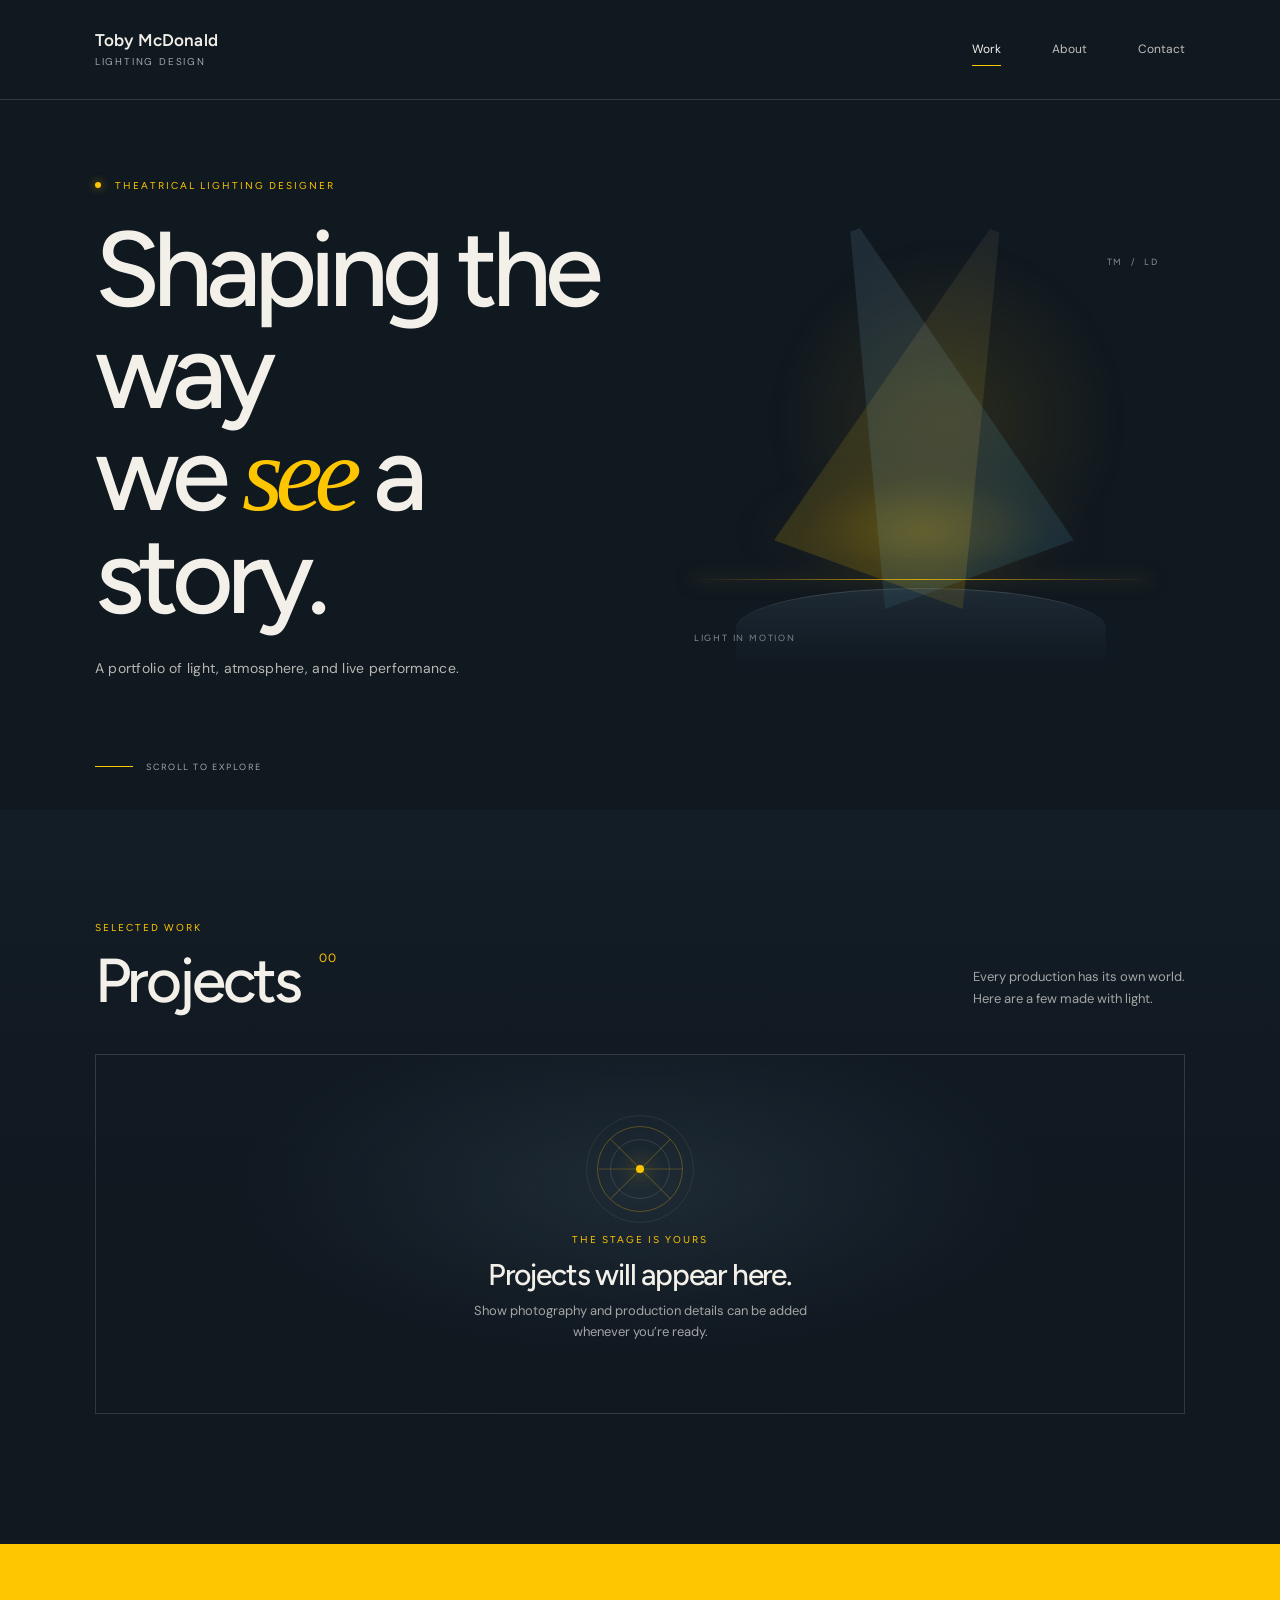
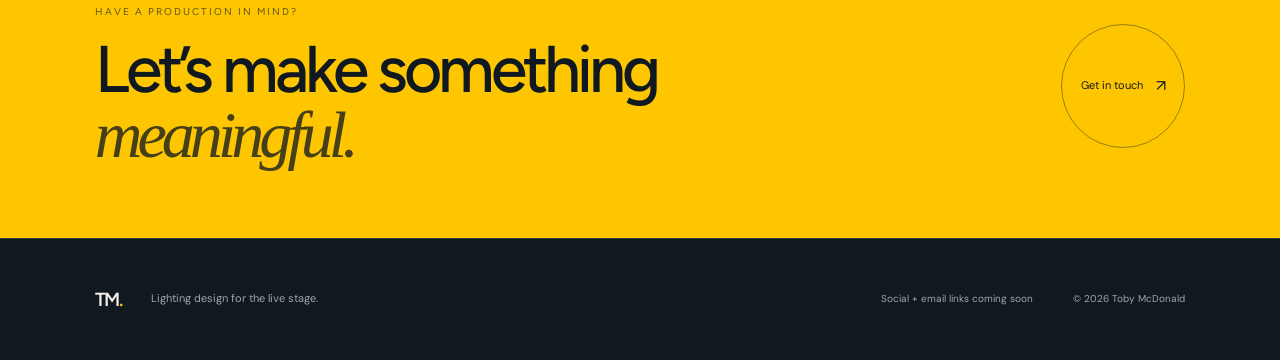
==== commit 04d8e51a: "v2" ====
--- a/index.html
+++ b/index.html
@@ -4,30 +4,33 @@
   <meta charset="utf-8">
   <meta name="viewport" content="width=device-width, initial-scale=1">
   <meta name="theme-color" content="#101820">
-  <meta name="description" content="Toby McDonald — theatrical lighting design portfolio.">
-  <title>Toby McDonald Lighting Design</title>
+  <meta name="description" content="Theatrical lighting design portfolio of Toby McDonald.">
+  <title>Toby McDonald — Lighting Design</title>
   <link rel="preconnect" href="https://fonts.googleapis.com">
   <link rel="preconnect" href="https://fonts.gstatic.com" crossorigin>
-  <link href="https://fonts.googleapis.com/css2?family=Figtree:wght@400;500;600&display=swap" rel="stylesheet">
+  <link href="https://fonts.googleapis.com/css2?family=Figtree:wght@400;500;600;700&display=swap" rel="stylesheet">
   <link rel="stylesheet" href="assets/css/site.css">
 </head>
 <body>
   <header class="site-header">
-    <a class="wordmark" href="index.html" aria-label="Toby McDonald Lighting Design home">Toby McDonald Lighting Design</a>
-    <nav class="primary-nav" aria-label="Navigation">
-      <a class="icon-link" href="about.html" aria-label="About"><svg viewBox="0 0 24 24" aria-hidden="true"><circle cx="12" cy="8" r="3.2"/><path d="M5.8 20c.5-4 2.5-6 6.2-6s5.7 2 6.2 6"/></svg></a>
-      <a class="icon-link" href="contact.html" aria-label="Contact"><svg viewBox="0 0 24 24" aria-hidden="true"><rect x="3.5" y="5.5" width="17" height="13" rx="1"/><path d="m4 7 8 6 8-6"/></svg></a>
-    </nav>
+    <a class="wordmark" href="index.html" aria-label="Toby McDonald Lighting Design home"><span class="wordmark-name">Toby McDonald</span><span class="wordmark-role">Lighting Design</span></a>
+    <button class="menu-toggle" type="button" aria-expanded="false" aria-controls="primary-nav" aria-label="Open navigation"><span></span><span></span></button>
+    <nav class="primary-nav" id="primary-nav" aria-label="Main navigation"><a class="active" href="index.html">Work</a><a href="about.html">About</a><a href="contact.html">Contact</a></nav>
   </header>
   <main>
-    <section class="work-section shell" aria-label="Projects">
-      <div class="project-grid" id="project-grid"></div>
-      <div class="gallery-empty" id="gallery-empty" hidden></div>
+    <section class="hero shell">
+      <div class="hero-copy"><p class="eyebrow"><span class="status-dot"></span> Theatrical lighting designer</p><h1>Shaping the way<br>we <em>see</em> a story.</h1><p class="hero-note">A portfolio of light, atmosphere, and live performance.</p></div>
+      <div class="hero-art" aria-hidden="true"><div class="stage-glow"></div><div class="beam beam-one"></div><div class="beam beam-two"></div><div class="stage-line"></div><span class="art-index">TM&nbsp; / &nbsp;LD</span><span class="art-caption">LIGHT IN MOTION</span></div>
+      <a class="scroll-cue" href="#selected-work"><span class="scroll-line"></span> SCROLL TO EXPLORE</a>
     </section>
+    <section class="work-section shell" id="selected-work">
+      <div class="section-heading"><div><p class="eyebrow">Selected work</p><h2>Projects <span class="heading-count" id="project-count">—</span></h2></div><p class="section-intro">Every production has its own world.<br>Here are a few made with light.</p></div>
+      <div class="project-grid" id="project-grid" aria-live="polite"></div>
+      <div class="gallery-empty" id="gallery-empty" hidden><div class="empty-orbit"><span></span><span></span><span></span><i></i></div><p class="eyebrow">The stage is yours</p><h3>Projects will appear here.</h3><p>Show photography and production details can be added whenever you’re ready.</p></div>
+    </section>
+    <section class="closing-band shell"><div><p class="eyebrow">Have a production in mind?</p><h2>Let’s make something<br><em>meaningful.</em></h2></div><a class="round-link" href="contact.html" aria-label="Go to contact page"><span>Get in touch</span><b>↗</b></a></section>
   </main>
-  <footer class="site-footer shell"><div class="footer-links" data-footer-links></div></footer>
-  <script src="assets/js/site-config.js"></script>
-  <script src="assets/js/projects.js"></script>
-  <script src="assets/js/site.js"></script>
+  <footer class="site-footer shell"><a class="footer-mark" href="index.html">TM<span>.</span></a><p>Lighting design for the live stage.</p><div class="footer-links" data-footer-links></div><small>© <span data-year></span> Toby McDonald</small></footer>
+  <script src="assets/js/site-config.js"></script><script src="assets/js/projects.js"></script><script src="assets/js/site.js"></script>
 </body>
 </html>
--- a/assets/css/site.css
+++ b/assets/css/site.css
@@ -1,9 +1,7 @@
+@import url('https://fonts.googleapis.com/css2?family=DM+Sans:wght@400;500;600&display=swap');
 @font-face{font-family:'Twentieth Century';src:url('../fonts/twentieth-century.woff2') format('woff2');font-style:normal;font-weight:400;font-display:swap}
-:root{--bg:#101820;--surface:#18232c;--text:#f1f0ec;--muted:#a4a6a6;--line:rgba(241,240,236,.16);--accent:#fec601;--display:'Figtree',sans-serif;--body:'Twentieth Century',Arial,sans-serif;--gutter:clamp(22px,6vw,84px)}
-*{box-sizing:border-box}html{scroll-behavior:smooth}body{margin:0;background:var(--bg);color:var(--text);font:16px/1.5 var(--body);-webkit-font-smoothing:antialiased}a{color:inherit;text-decoration:none}button,input,textarea{font:inherit}a:focus-visible,button:focus-visible,input:focus-visible,textarea:focus-visible{outline:1px solid var(--accent);outline-offset:4px}.shell{padding-left:var(--gutter);padding-right:var(--gutter)}
-.site-header{min-height:88px;padding:0 var(--gutter);display:flex;align-items:center;justify-content:space-between;border-bottom:1px solid var(--line)}.wordmark{font:400 clamp(15px,1.8vw,21px)/1.1 var(--display);letter-spacing:-.025em}.primary-nav{display:flex;align-items:center;gap:25px;flex-shrink:0}.icon-link{width:24px;height:24px;display:grid;place-items:center;color:var(--muted);transition:color .2s}.icon-link:hover{color:var(--text)}.icon-link svg{width:17px;height:17px;fill:none;stroke:currentColor;stroke-width:1.35;stroke-linecap:round;stroke-linejoin:round}.icon-link .icon-dot{fill:currentColor;stroke:none}
-.work-section{padding-top:34px;padding-bottom:70px;min-height:calc(100vh - 160px)}.project-grid{display:grid;grid-template-columns:repeat(2,minmax(0,1fr));gap:36px 24px}.project-card{min-width:0}.project-image{position:relative;overflow:hidden;background:var(--surface);aspect-ratio:1.46}.project-image img{display:block;width:100%;height:100%;object-fit:cover;transition:opacity .25s}.project-card:hover .project-image img{opacity:.86}.project-meta{padding-top:11px}.project-meta h3{font:400 14px/1.35 var(--body);margin:0;color:var(--text)}.gallery-empty{display:none}.gallery-empty[hidden]{display:none}.site-footer{min-height:72px;padding-top:18px;padding-bottom:18px;display:flex;align-items:center;justify-content:flex-end;border-top:1px solid var(--line)}.footer-links{display:flex;align-items:center;gap:18px}.footer-links:empty{display:none}.footer-links .icon-link{width:22px;height:22px}
-.inner-page{min-height:calc(100vh - 160px);padding-top:46px;padding-bottom:70px}.about-layout{display:grid;grid-template-columns:minmax(240px, .8fr) 1.2fr;gap:clamp(36px,8vw,100px);align-items:start}.portrait-placeholder{min-height:300px;aspect-ratio:.9;background:var(--surface)}.about-copy{min-height:300px}.resume-block{display:inline-flex;align-items:center;justify-content:center;width:38px;height:38px;color:var(--muted)}.resume-icon{font-size:22px}.resume-block strong,.resume-block>div div span,.resume-soon{display:none}.contact-layout{max-width:760px;margin:0 auto;padding-top:20px}.contact-form{display:flex;flex-direction:column;gap:28px}.form-row{display:grid;grid-template-columns:1fr 1fr;gap:26px}.contact-form label{display:flex;flex-direction:column;gap:8px;color:var(--muted);font:11px var(--display)}.contact-form input,.contact-form textarea{width:100%;border:0;border-bottom:1px solid var(--line);border-radius:0;background:transparent;color:var(--text);padding:10px 0 13px;font:14px var(--body);resize:vertical}.contact-form input::placeholder,.contact-form textarea::placeholder{color:#777e81}.contact-form input:focus,.contact-form textarea:focus{border-color:var(--accent);outline:none}.form-note{display:none}.submit-button{align-self:flex-start;width:44px;height:44px;border:1px solid var(--line);border-radius:50%;background:transparent;color:var(--muted);font-size:18px;cursor:not-allowed}.submit-button:disabled{opacity:.5}.submit-button span{display:none}
-.project-page{min-height:calc(100vh - 160px);padding-top:22px;padding-bottom:65px}.back-link{display:inline-flex;width:32px;height:32px;align-items:center;justify-content:center;color:var(--muted);font-size:20px}.project-heading{padding:20px 0 24px}.project-heading h1{font:400 clamp(18px,2.3vw,24px)/1.3 var(--body);margin:0}.project-heading .eyebrow,.project-venue,.project-description{display:none}.project-gallery{display:grid;grid-template-columns:repeat(2,minmax(0,1fr));gap:12px}.project-gallery figure{margin:0;overflow:hidden;background:var(--surface);aspect-ratio:1.45}.project-gallery figure:first-child:nth-last-child(1){grid-column:1/-1;aspect-ratio:1.85}.project-gallery img{display:block;width:100%;height:100%;object-fit:cover}.not-found{min-height:60vh}.not-found .eyebrow,.not-found h1,.text-link{font-size:0}.not-found a{display:inline-flex;width:32px;height:32px;align-items:center;justify-content:center}.project-loading{display:none}
-@media(max-width:680px){:root{--gutter:20px}.site-header{min-height:70px}.primary-nav{gap:17px}.work-section{padding-top:20px;padding-bottom:42px;min-height:calc(100svh - 132px)}.project-grid{grid-template-columns:1fr;gap:23px}.project-image{aspect-ratio:1.25}.project-meta{padding-top:8px}.project-meta h3{font-size:13px}.site-footer{min-height:62px}.inner-page{min-height:calc(100svh - 132px);padding-top:28px;padding-bottom:42px}.about-layout{grid-template-columns:1fr;gap:22px}.portrait-placeholder{min-height:0;width:100%;max-height:66svh;aspect-ratio:1.05}.about-copy{min-height:0}.resume-block{margin-top:0}.form-row{grid-template-columns:1fr;gap:24px}.contact-form{gap:25px}.project-page{min-height:calc(100svh - 132px);padding-top:13px;padding-bottom:42px}.project-gallery{grid-template-columns:1fr;gap:9px}.project-gallery figure,.project-gallery figure:first-child:nth-last-child(1){grid-column:auto;aspect-ratio:1.22}}
+:root{--ink:#101820;--ink-soft:#17232d;--ink-card:#1b2933;--paper:#f3f0e9;--muted:#a4a6a6;--yellow:#fec601;--blue:#364958;--line:rgba(243,240,233,.15);--display:'Figtree',sans-serif;--body:'Twentieth Century','DM Sans',sans-serif;--gutter:clamp(24px,7.4vw,112px)}
+*{box-sizing:border-box}html{scroll-behavior:smooth}body{margin:0;background:var(--ink);color:var(--paper);font-family:var(--body);font-size:16px;line-height:1.6;-webkit-font-smoothing:antialiased}a{color:inherit;text-decoration:none}button,input,textarea{font:inherit}button:focus-visible,a:focus-visible,input:focus-visible,textarea:focus-visible{outline:2px solid var(--yellow);outline-offset:4px}.shell{padding-left:var(--gutter);padding-right:var(--gutter)}.site-header{height:100px;padding:0 var(--gutter);display:flex;align-items:center;justify-content:space-between;border-bottom:1px solid var(--line);position:relative;z-index:5}.wordmark{display:flex;flex-direction:column;line-height:1.15}.wordmark-name{font-family:var(--display);font-weight:600;letter-spacing:.01em;font-size:17px}.wordmark-role{font-size:10px;letter-spacing:.18em;text-transform:uppercase;color:var(--muted);margin-top:5px}.primary-nav{display:flex;align-items:center;gap:clamp(28px,4vw,58px)}.primary-nav a{font-size:12px;color:#c0c0bc;position:relative;padding:12px 0}.primary-nav a:after{content:"";height:1px;position:absolute;bottom:5px;left:0;right:100%;background:var(--yellow);transition:right .25s}.primary-nav a:hover:after,.primary-nav a.active:after{right:0}.primary-nav a.active{color:var(--paper)}.menu-toggle{display:none}.hero{min-height:min(710px,calc(100vh - 100px));display:grid;grid-template-columns:1fr .94fr;align-items:center;position:relative;padding-top:48px;padding-bottom:90px;overflow:hidden}.hero-copy{position:relative;z-index:2;padding-bottom:10px}.eyebrow{font-family:var(--display);font-size:10px;letter-spacing:.2em;text-transform:uppercase;color:var(--yellow);margin:0 0 24px}.status-dot{display:inline-block;width:6px;height:6px;border-radius:50%;background:var(--yellow);margin-right:10px;vertical-align:1px;box-shadow:0 0 10px rgba(254,198,1,.65)}h1,h2,h3,p{margin-top:0}.hero h1,.page-intro h1{font-family:var(--display);font-size:clamp(62px,8.3vw,118px);line-height:.96;letter-spacing:-.065em;font-weight:500;margin:0}.hero h1 em,.page-intro h1 em,.closing-band h2 em,.about-copy h2 em,.contact-aside h2 em{font-family:Georgia,serif;font-weight:400;color:var(--yellow);letter-spacing:-.075em}.hero-note{margin:30px 0 0;color:#b7b7b2;font-size:14px;letter-spacing:.02em}.hero-art{height:470px;position:relative;display:flex;align-items:flex-end;justify-content:center;isolation:isolate}.hero-art:before{content:"";position:absolute;width:70%;height:80%;right:10%;top:7%;border-radius:50%;background:radial-gradient(ellipse,rgba(254,198,1,.11),rgba(254,198,1,0) 68%);filter:blur(9px);z-index:-1}.stage-glow{position:absolute;bottom:12%;width:70%;height:34%;border-radius:50%;background:radial-gradient(ellipse,rgba(254,198,1,.2),rgba(254,198,1,.02) 48%,transparent 73%);filter:blur(8px)}.beam{position:absolute;bottom:20%;height:78%;width:38%;transform-origin:bottom center;clip-path:polygon(48% 0,53% 0,100% 100%,0 100%);mix-blend-mode:screen}.beam-one{background:linear-gradient(to bottom,rgba(255,245,181,.06),rgba(254,198,1,.15));transform:rotate(20deg);left:21%}.beam-two{background:linear-gradient(to bottom,rgba(173,222,255,.1),rgba(64,145,180,.16));transform:rotate(-20deg);right:20%}.stage-line{height:1px;position:absolute;bottom:19%;left:6%;right:6%;background:linear-gradient(90deg,transparent,rgba(254,198,1,.75),transparent);box-shadow:0 0 18px rgba(254,198,1,.6)}.hero-art:after{content:"";position:absolute;bottom:0;left:15%;right:15%;height:17%;border-radius:50% 50% 0 0;background:linear-gradient(180deg,rgba(54,73,88,.36),rgba(16,24,32,0));border-top:1px solid rgba(243,240,233,.12)}.art-index,.art-caption{position:absolute;font-family:var(--display);font-size:9px;letter-spacing:.2em;color:rgba(243,240,233,.55)}.art-index{top:12%;right:5%}.art-caption{bottom:5%;left:7%}.scroll-cue{position:absolute;bottom:38px;left:var(--gutter);display:flex;align-items:center;gap:13px;font:9px var(--display);letter-spacing:.17em;color:var(--muted)}.scroll-line{width:38px;height:1px;background:var(--yellow)}.work-section{padding-top:110px;padding-bottom:130px;background:linear-gradient(180deg,rgba(23,35,45,.5),transparent 52%)}.section-heading{display:flex;align-items:flex-end;justify-content:space-between;margin-bottom:42px}.section-heading .eyebrow{margin-bottom:14px}.section-heading h2{font:500 clamp(38px,5vw,62px)/1 var(--display);letter-spacing:-.055em;margin:0}.heading-count{font:400 12px var(--body);letter-spacing:.08em;color:var(--yellow);vertical-align:top;margin-left:8px}.section-intro{font-size:13px;color:var(--muted);line-height:1.7;margin:0 0 2px}.project-grid{display:grid;grid-template-columns:repeat(2,minmax(0,1fr));gap:58px 28px}.project-card{min-width:0}.project-image{aspect-ratio:1.38;position:relative;overflow:hidden;background:var(--ink-card)}.project-image:after{content:"";position:absolute;inset:0;background:linear-gradient(135deg,rgba(54,73,88,.2),rgba(16,24,32,.2));pointer-events:none}.project-image img{width:100%;height:100%;display:block;object-fit:cover;transition:transform .7s cubic-bezier(.2,.7,.2,1),filter .5s}.project-card:hover .project-image img{transform:scale(1.035);filter:brightness(1.08)}.image-number{position:absolute;z-index:1;top:18px;left:20px;font:10px var(--display);letter-spacing:.12em;color:white}.card-arrow{position:absolute;z-index:1;right:18px;bottom:18px;width:40px;height:40px;border:1px solid rgba(255,255,255,.55);border-radius:50%;display:grid;place-items:center;color:white;transition:background .2s,color .2s}.project-card:hover .card-arrow{background:var(--yellow);color:var(--ink);border-color:var(--yellow)}.project-meta{display:flex;align-items:flex-start;justify-content:space-between;padding-top:18px}.project-meta h3{font:500 21px var(--display);letter-spacing:-.02em;margin:0 0 3px}.project-meta p,.project-meta>span{color:var(--muted);font-size:11px;margin:0}.project-meta>span{padding-top:5px}.gallery-empty{min-height:360px;border:1px solid var(--line);display:flex;flex-direction:column;align-items:center;justify-content:center;text-align:center;padding:42px 20px;position:relative;overflow:hidden;background:radial-gradient(ellipse at 50% 37%,rgba(54,73,88,.37),transparent 52%)}.gallery-empty[hidden]{display:none}.gallery-empty .eyebrow{margin:20px 0 8px}.gallery-empty h3{font:500 30px var(--display);letter-spacing:-.04em;margin:0 0 8px}.gallery-empty>p:last-child{color:var(--muted);font-size:13px;max-width:380px;margin:0}.empty-orbit{width:86px;height:86px;position:relative;border:1px solid rgba(254,198,1,.28);border-radius:50%;display:grid;place-items:center}.empty-orbit:before,.empty-orbit:after{content:"";position:absolute;border:1px solid rgba(243,240,233,.12);border-radius:50%;inset:12px}.empty-orbit:after{inset:-12px;border-color:rgba(243,240,233,.08)}.empty-orbit>span{position:absolute;width:1px;height:100%;background:rgba(254,198,1,.22);transform:rotate(45deg)}.empty-orbit>span:nth-child(2){transform:rotate(-45deg)}.empty-orbit>span:nth-child(3){transform:rotate(90deg)}.empty-orbit i{width:8px;height:8px;border-radius:50%;background:var(--yellow);box-shadow:0 0 20px var(--yellow)}.closing-band{padding-top:60px;padding-bottom:70px;background:var(--yellow);color:var(--ink);display:flex;align-items:center;justify-content:space-between}.closing-band .eyebrow{color:rgba(16,24,32,.65);margin-bottom:17px}.closing-band h2{font:500 clamp(38px,5.2vw,66px)/.99 var(--display);letter-spacing:-.06em;margin:0}.closing-band h2 em{color:var(--ink);opacity:.77}.round-link{display:flex;align-items:center;justify-content:center;gap:13px;width:124px;height:124px;border:1px solid rgba(16,24,32,.42);border-radius:50%;font-size:11px;transition:background .25s,transform .25s}.round-link b{font-size:16px;font-weight:400}.round-link:hover{background:rgba(16,24,32,.08);transform:rotate(-5deg)}.site-footer{min-height:122px;display:flex;align-items:center;gap:30px;border-top:1px solid var(--line);color:var(--muted)}.footer-mark{font:600 19px var(--display);color:var(--paper);letter-spacing:-.08em}.footer-mark span{color:var(--yellow)}.site-footer>p{font-size:11px;margin:0}.footer-links{margin-left:auto;display:flex;gap:22px;font-size:11px}.footer-links a{color:var(--paper)}.footer-links a:hover{color:var(--yellow)}.footer-coming{font-size:10px}.site-footer small{font-size:10px;margin-left:10px;white-space:nowrap}.inner-page{padding-top:90px;padding-bottom:120px}.page-intro{padding-bottom:68px}.page-intro .eyebrow{margin-bottom:24px}.page-intro h1{font-size:clamp(62px,8vw,108px)}.lead{font-size:14px;color:var(--muted);margin:25px 0 0}.about-layout{display:grid;grid-template-columns:minmax(270px,.8fr) 1.2fr;gap:clamp(42px,8vw,120px);align-items:center}.portrait-placeholder{aspect-ratio:.88;background:linear-gradient(155deg,#273b48,#17232d 68%);position:relative;display:flex;justify-content:center;align-items:center;overflow:hidden}.portrait-placeholder:before{content:"";position:absolute;inset:12px;border:1px solid rgba(243,240,233,.14)}.portrait-placeholder:after{content:"";position:absolute;width:70%;height:50%;bottom:0;background:radial-gradient(ellipse,rgba(254,198,1,.18),transparent 68%)}.portrait-placeholder small{position:absolute;left:28px;bottom:27px;z-index:2;color:rgba(243,240,233,.62);font:9px/1.6 var(--display);letter-spacing:.19em}.portrait-silhouette{width:54%;height:72%;position:relative;display:flex;flex-direction:column;align-items:center;justify-content:flex-end;filter:drop-shadow(0 20px 30px rgba(0,0,0,.25))}.portrait-silhouette span{width:36%;height:28%;border-radius:50% 50% 45% 45%;background:linear-gradient(100deg,#536570,#253642);z-index:1}.portrait-silhouette i{width:100%;height:58%;border-radius:50% 50% 0 0;background:linear-gradient(100deg,#435762,#1e303b);margin-top:-3%;clip-path:polygon(18% 0,82% 0,100% 100%,0 100%)}.about-copy .eyebrow{margin-bottom:18px}.about-copy h2,.contact-aside h2{font:500 clamp(36px,4.5vw,57px)/1.05 var(--display);letter-spacing:-.06em;margin:0 0 24px}.body-copy{color:#c2c1bb;font-size:14px;line-height:1.9;max-width:500px}.resume-block{border-top:1px solid var(--line);border-bottom:1px solid var(--line);padding:18px 0;margin-top:35px;display:flex;justify-content:space-between;align-items:center}.resume-block>div{display:flex;align-items:center;gap:14px}.resume-icon{width:34px;height:34px;border:1px solid var(--yellow);border-radius:50%;color:var(--yellow);display:grid;place-items:center}.resume-block strong,.resume-block>div div span{display:block}.resume-block strong{font:500 14px var(--display)}.resume-block>div div span{font-size:11px;color:var(--muted);margin-top:3px}.resume-soon{font:9px var(--display);letter-spacing:.12em;color:var(--yellow)}.about-note{border-top:1px solid var(--line);margin-top:110px;padding-top:24px;display:flex;align-items:center;gap:18px}.note-rule{height:1px;width:46px;background:var(--yellow)}.about-note p{font:italic 20px Georgia,serif;color:#d4d0c6;margin:0}.about-note .eyebrow{margin:0 0 0 auto;font-size:9px}.contact-page{padding-bottom:145px}.contact-layout{display:grid;grid-template-columns:.72fr 1.28fr;gap:clamp(40px,8vw,125px);border-top:1px solid var(--line);padding-top:54px}.contact-aside{position:relative;min-height:340px;overflow:hidden}.contact-aside .eyebrow{margin-bottom:17px}.contact-aside h2{font-size:clamp(33px,4vw,49px)}.contact-aside>p:last-of-type{max-width:270px;color:var(--muted);font-size:12px}.contact-decoration{position:absolute;bottom:-80px;left:10px;width:210px;height:190px;border-radius:50%;background:radial-gradient(ellipse,rgba(254,198,1,.12),transparent 67%)}.contact-decoration span{position:absolute;left:50%;bottom:50%;height:200px;width:1px;transform-origin:bottom;background:linear-gradient(transparent,rgba(254,198,1,.24))}.contact-decoration span:nth-child(1){transform:rotate(-38deg)}.contact-decoration span:nth-child(2){transform:rotate(0)}.contact-decoration span:nth-child(3){transform:rotate(38deg)}.contact-decoration i{position:absolute;width:10px;height:10px;left:calc(50% - 5px);bottom:50%;border-radius:50%;background:var(--yellow);box-shadow:0 0 22px var(--yellow)}.contact-form{display:flex;flex-direction:column;gap:24px}.form-row{display:grid;grid-template-columns:1fr 1fr;gap:22px}.contact-form label{display:flex;flex-direction:column;gap:9px;color:#e1dfd8;font:11px var(--display);letter-spacing:.04em}.contact-form input,.contact-form textarea{width:100%;border:0;border-bottom:1px solid rgba(243,240,233,.28);border-radius:0;background:transparent;color:var(--paper);padding:10px 0 13px;font:13px var(--body);resize:vertical}.contact-form input::placeholder,.contact-form textarea::placeholder{color:#777e81}.contact-form input:focus,.contact-form textarea:focus{border-color:var(--yellow);outline:none}.form-note{color:var(--muted);font-size:11px;margin:-8px 0 -10px}.submit-button{align-self:flex-start;display:flex;align-items:center;gap:30px;padding:15px 19px;background:var(--yellow);color:var(--ink);border:0;font:600 11px var(--display);opacity:.58;cursor:not-allowed}.submit-button span{font-size:15px}.project-page{min-height:65vh;padding-top:45px;padding-bottom:100px}.back-link{font-size:11px;color:var(--muted);display:inline-block;margin-bottom:50px}.back-link:hover,.text-link:hover{color:var(--yellow)}.project-heading{max-width:780px;padding-bottom:42px}.project-heading .eyebrow{margin-bottom:18px}.project-heading h1,.not-found h1{font:500 clamp(50px,8vw,100px)/.97 var(--display);letter-spacing:-.065em;margin:0 0 12px}.project-venue{font-size:13px;color:var(--muted);margin:0}.project-description{color:#c2c1bb;font-size:14px;max-width:620px;line-height:1.8;margin:24px 0 0}.project-gallery{display:grid;grid-template-columns:repeat(2,minmax(0,1fr));gap:18px}.project-gallery figure{margin:0;overflow:hidden;background:var(--ink-card)}.project-gallery figure:first-child{grid-column:1/-1;aspect-ratio:1.9}.project-gallery figure:not(:first-child){aspect-ratio:1.3}.project-gallery img{display:block;width:100%;height:100%;object-fit:cover}.not-found{padding:40px 0 90px}.not-found .eyebrow{margin-bottom:20px}.not-found h1{font-size:clamp(42px,6vw,72px);max-width:800px;margin-bottom:25px}.text-link{font-size:12px;color:var(--paper)}.project-loading{padding:20px 0 100px}
+@media(max-width:760px){:root{--gutter:24px}.site-header{height:78px}.menu-toggle{width:42px;height:42px;border:1px solid var(--line);background:transparent;border-radius:50%;display:flex;flex-direction:column;justify-content:center;align-items:center;gap:5px;color:var(--paper);cursor:pointer}.menu-toggle span{width:15px;height:1px;background:currentColor;transition:transform .2s}.menu-toggle[aria-expanded=true] span:first-child{transform:translateY(3px) rotate(45deg)}.menu-toggle[aria-expanded=true] span:last-child{transform:translateY(-3px) rotate(-45deg)}.primary-nav{display:none;position:absolute;top:77px;left:0;right:0;padding:13px var(--gutter) 24px;background:var(--ink);border-bottom:1px solid var(--line);flex-direction:column;align-items:flex-start;gap:4px}.primary-nav.is-open{display:flex}.primary-nav a{font-size:14px;padding:11px 0}.hero{min-height:690px;min-height:min(820px,calc(100svh - 78px));grid-template-columns:1fr;padding-top:65px;padding-bottom:70px;align-content:start}.hero h1{font-size:clamp(62px,14vw,96px)}.hero-art{position:absolute;right:-9%;bottom:44px;width:78%;height:380px;opacity:.84}.hero-copy{align-self:start}.hero-note{max-width:210px}.scroll-cue{bottom:25px}.work-section{padding-top:76px;padding-bottom:85px}.section-heading{align-items:flex-start;gap:20px;flex-direction:column;margin-bottom:28px}.section-intro br{display:none}.project-grid{grid-template-columns:1fr;gap:37px}.project-image{aspect-ratio:1.22}.gallery-empty{min-height:310px}.closing-band{padding-top:48px;padding-bottom:50px;gap:20px}.closing-band h2{font-size:clamp(34px,8vw,52px)}.round-link{width:86px;height:86px;flex-direction:column;gap:3px;font-size:10px;flex-shrink:0}.site-footer{min-height:0;padding-top:28px;padding-bottom:28px;display:grid;grid-template-columns:1fr auto;gap:12px 16px}.footer-mark{grid-column:1;grid-row:1}.site-footer>p{grid-column:1;grid-row:2}.footer-links{grid-column:2;grid-row:1;justify-self:end;margin:0;gap:12px;text-align:right}.site-footer small{grid-column:2;grid-row:2;margin:0;text-align:right}.inner-page{padding-top:65px;padding-bottom:85px}.page-intro{padding-bottom:46px}.page-intro h1{font-size:clamp(60px,13vw,90px)}.about-layout{grid-template-columns:1fr;gap:37px}.portrait-placeholder{aspect-ratio:1.1;max-height:430px}.portrait-silhouette{height:75%;width:48%}.about-copy h2{font-size:clamp(39px,9vw,55px)}.about-note{margin-top:70px}.about-note p{font-size:17px}.contact-layout{grid-template-columns:1fr;gap:26px;padding-top:35px}.contact-aside{min-height:230px}.contact-aside h2{font-size:42px}.contact-decoration{left:auto;right:0;bottom:-110px}.contact-form{gap:20px}.form-row{grid-template-columns:1fr;gap:20px}.contact-page{padding-bottom:90px}.project-page{padding-top:32px}.back-link{margin-bottom:35px}.project-gallery{grid-template-columns:1fr;gap:12px}.project-gallery figure:first-child{grid-column:auto;aspect-ratio:1.2}.project-gallery figure:not(:first-child){aspect-ratio:1.2}}
+@media(min-width:761px) and (max-width:1050px){:root{--gutter:5vw}.hero-art{height:390px}.hero h1{font-size:clamp(66px,8vw,92px)}.about-layout{gap:45px}.contact-layout{gap:55px}}
 @media(prefers-reduced-motion:reduce){*,*::before,*::after{scroll-behavior:auto!important;transition:none!important}}
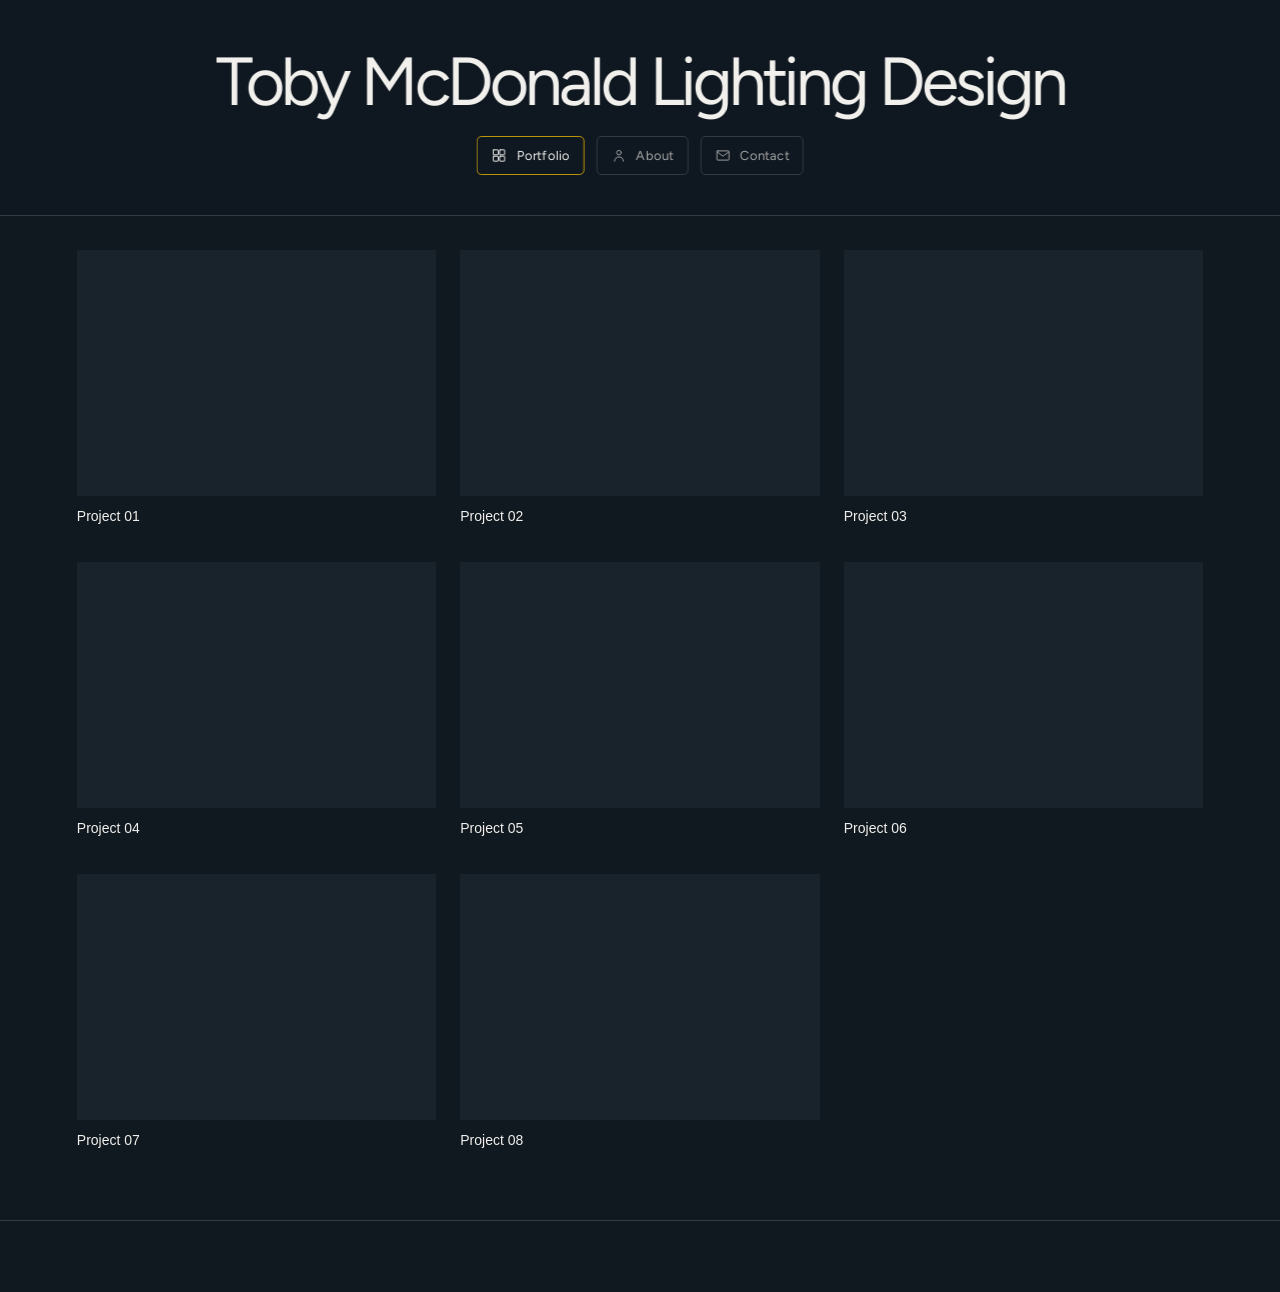
==== commit 475e9c99: "Refine responsive portfolio layout" ====
--- a/index.html
+++ b/index.html
@@ -4,33 +4,31 @@
   <meta charset="utf-8">
   <meta name="viewport" content="width=device-width, initial-scale=1">
   <meta name="theme-color" content="#101820">
-  <meta name="description" content="Theatrical lighting design portfolio of Toby McDonald.">
-  <title>Toby McDonald — Lighting Design</title>
+  <meta name="description" content="Toby McDonald — theatrical lighting design portfolio.">
+  <title>Toby McDonald Lighting Design</title>
   <link rel="preconnect" href="https://fonts.googleapis.com">
   <link rel="preconnect" href="https://fonts.gstatic.com" crossorigin>
-  <link href="https://fonts.googleapis.com/css2?family=Figtree:wght@400;500;600;700&display=swap" rel="stylesheet">
+  <link href="https://fonts.googleapis.com/css2?family=Figtree:wght@400;500;600&display=swap" rel="stylesheet">
   <link rel="stylesheet" href="assets/css/site.css">
 </head>
 <body>
   <header class="site-header">
-    <a class="wordmark" href="index.html" aria-label="Toby McDonald Lighting Design home"><span class="wordmark-name">Toby McDonald</span><span class="wordmark-role">Lighting Design</span></a>
-    <button class="menu-toggle" type="button" aria-expanded="false" aria-controls="primary-nav" aria-label="Open navigation"><span></span><span></span></button>
-    <nav class="primary-nav" id="primary-nav" aria-label="Main navigation"><a class="active" href="index.html">Work</a><a href="about.html">About</a><a href="contact.html">Contact</a></nav>
+    <a class="wordmark" href="index.html" aria-label="Toby McDonald Lighting Design home">Toby McDonald Lighting Design</a>
+    <nav class="primary-nav" aria-label="Navigation">
+      <a class="nav-link active" href="index.html" aria-current="page"><svg viewBox="0 0 24 24" aria-hidden="true"><rect x="4" y="4" width="7" height="7" rx=".6"/><rect x="13" y="4" width="7" height="7" rx=".6"/><rect x="4" y="13" width="7" height="7" rx=".6"/><rect x="13" y="13" width="7" height="7" rx=".6"/></svg><span>Portfolio</span></a>
+      <a class="nav-link" href="about.html"><svg viewBox="0 0 24 24" aria-hidden="true"><circle cx="12" cy="8" r="3.2"/><path d="M5.8 20c.5-4 2.5-6 6.2-6s5.7 2 6.2 6"/></svg><span>About</span></a>
+      <a class="nav-link" href="contact.html"><svg viewBox="0 0 24 24" aria-hidden="true"><rect x="3.5" y="5.5" width="17" height="13" rx="1"/><path d="m4 7 8 6 8-6"/></svg><span>Contact</span></a>
+    </nav>
   </header>
   <main>
-    <section class="hero shell">
-      <div class="hero-copy"><p class="eyebrow"><span class="status-dot"></span> Theatrical lighting designer</p><h1>Shaping the way<br>we <em>see</em> a story.</h1><p class="hero-note">A portfolio of light, atmosphere, and live performance.</p></div>
-      <div class="hero-art" aria-hidden="true"><div class="stage-glow"></div><div class="beam beam-one"></div><div class="beam beam-two"></div><div class="stage-line"></div><span class="art-index">TM&nbsp; / &nbsp;LD</span><span class="art-caption">LIGHT IN MOTION</span></div>
-      <a class="scroll-cue" href="#selected-work"><span class="scroll-line"></span> SCROLL TO EXPLORE</a>
+    <section class="work-section shell" aria-label="Projects">
+      <div class="project-grid" id="project-grid"></div>
+      <div class="gallery-empty" id="gallery-empty" hidden></div>
     </section>
-    <section class="work-section shell" id="selected-work">
-      <div class="section-heading"><div><p class="eyebrow">Selected work</p><h2>Projects <span class="heading-count" id="project-count">—</span></h2></div><p class="section-intro">Every production has its own world.<br>Here are a few made with light.</p></div>
-      <div class="project-grid" id="project-grid" aria-live="polite"></div>
-      <div class="gallery-empty" id="gallery-empty" hidden><div class="empty-orbit"><span></span><span></span><span></span><i></i></div><p class="eyebrow">The stage is yours</p><h3>Projects will appear here.</h3><p>Show photography and production details can be added whenever you’re ready.</p></div>
-    </section>
-    <section class="closing-band shell"><div><p class="eyebrow">Have a production in mind?</p><h2>Let’s make something<br><em>meaningful.</em></h2></div><a class="round-link" href="contact.html" aria-label="Go to contact page"><span>Get in touch</span><b>↗</b></a></section>
   </main>
-  <footer class="site-footer shell"><a class="footer-mark" href="index.html">TM<span>.</span></a><p>Lighting design for the live stage.</p><div class="footer-links" data-footer-links></div><small>© <span data-year></span> Toby McDonald</small></footer>
-  <script src="assets/js/site-config.js"></script><script src="assets/js/projects.js"></script><script src="assets/js/site.js"></script>
+  <footer class="site-footer shell"><div class="footer-links" data-footer-links></div></footer>
+  <script src="assets/js/site-config.js"></script>
+  <script src="assets/js/projects.js"></script>
+  <script src="assets/js/site.js"></script>
 </body>
 </html>
--- a/assets/css/site.css
+++ b/assets/css/site.css
@@ -1,7 +1,9 @@
-@import url('https://fonts.googleapis.com/css2?family=DM+Sans:wght@400;500;600&display=swap');
 @font-face{font-family:'Twentieth Century';src:url('../fonts/twentieth-century.woff2') format('woff2');font-style:normal;font-weight:400;font-display:swap}
-:root{--ink:#101820;--ink-soft:#17232d;--ink-card:#1b2933;--paper:#f3f0e9;--muted:#a4a6a6;--yellow:#fec601;--blue:#364958;--line:rgba(243,240,233,.15);--display:'Figtree',sans-serif;--body:'Twentieth Century','DM Sans',sans-serif;--gutter:clamp(24px,7.4vw,112px)}
-*{box-sizing:border-box}html{scroll-behavior:smooth}body{margin:0;background:var(--ink);color:var(--paper);font-family:var(--body);font-size:16px;line-height:1.6;-webkit-font-smoothing:antialiased}a{color:inherit;text-decoration:none}button,input,textarea{font:inherit}button:focus-visible,a:focus-visible,input:focus-visible,textarea:focus-visible{outline:2px solid var(--yellow);outline-offset:4px}.shell{padding-left:var(--gutter);padding-right:var(--gutter)}.site-header{height:100px;padding:0 var(--gutter);display:flex;align-items:center;justify-content:space-between;border-bottom:1px solid var(--line);position:relative;z-index:5}.wordmark{display:flex;flex-direction:column;line-height:1.15}.wordmark-name{font-family:var(--display);font-weight:600;letter-spacing:.01em;font-size:17px}.wordmark-role{font-size:10px;letter-spacing:.18em;text-transform:uppercase;color:var(--muted);margin-top:5px}.primary-nav{display:flex;align-items:center;gap:clamp(28px,4vw,58px)}.primary-nav a{font-size:12px;color:#c0c0bc;position:relative;padding:12px 0}.primary-nav a:after{content:"";height:1px;position:absolute;bottom:5px;left:0;right:100%;background:var(--yellow);transition:right .25s}.primary-nav a:hover:after,.primary-nav a.active:after{right:0}.primary-nav a.active{color:var(--paper)}.menu-toggle{display:none}.hero{min-height:min(710px,calc(100vh - 100px));display:grid;grid-template-columns:1fr .94fr;align-items:center;position:relative;padding-top:48px;padding-bottom:90px;overflow:hidden}.hero-copy{position:relative;z-index:2;padding-bottom:10px}.eyebrow{font-family:var(--display);font-size:10px;letter-spacing:.2em;text-transform:uppercase;color:var(--yellow);margin:0 0 24px}.status-dot{display:inline-block;width:6px;height:6px;border-radius:50%;background:var(--yellow);margin-right:10px;vertical-align:1px;box-shadow:0 0 10px rgba(254,198,1,.65)}h1,h2,h3,p{margin-top:0}.hero h1,.page-intro h1{font-family:var(--display);font-size:clamp(62px,8.3vw,118px);line-height:.96;letter-spacing:-.065em;font-weight:500;margin:0}.hero h1 em,.page-intro h1 em,.closing-band h2 em,.about-copy h2 em,.contact-aside h2 em{font-family:Georgia,serif;font-weight:400;color:var(--yellow);letter-spacing:-.075em}.hero-note{margin:30px 0 0;color:#b7b7b2;font-size:14px;letter-spacing:.02em}.hero-art{height:470px;position:relative;display:flex;align-items:flex-end;justify-content:center;isolation:isolate}.hero-art:before{content:"";position:absolute;width:70%;height:80%;right:10%;top:7%;border-radius:50%;background:radial-gradient(ellipse,rgba(254,198,1,.11),rgba(254,198,1,0) 68%);filter:blur(9px);z-index:-1}.stage-glow{position:absolute;bottom:12%;width:70%;height:34%;border-radius:50%;background:radial-gradient(ellipse,rgba(254,198,1,.2),rgba(254,198,1,.02) 48%,transparent 73%);filter:blur(8px)}.beam{position:absolute;bottom:20%;height:78%;width:38%;transform-origin:bottom center;clip-path:polygon(48% 0,53% 0,100% 100%,0 100%);mix-blend-mode:screen}.beam-one{background:linear-gradient(to bottom,rgba(255,245,181,.06),rgba(254,198,1,.15));transform:rotate(20deg);left:21%}.beam-two{background:linear-gradient(to bottom,rgba(173,222,255,.1),rgba(64,145,180,.16));transform:rotate(-20deg);right:20%}.stage-line{height:1px;position:absolute;bottom:19%;left:6%;right:6%;background:linear-gradient(90deg,transparent,rgba(254,198,1,.75),transparent);box-shadow:0 0 18px rgba(254,198,1,.6)}.hero-art:after{content:"";position:absolute;bottom:0;left:15%;right:15%;height:17%;border-radius:50% 50% 0 0;background:linear-gradient(180deg,rgba(54,73,88,.36),rgba(16,24,32,0));border-top:1px solid rgba(243,240,233,.12)}.art-index,.art-caption{position:absolute;font-family:var(--display);font-size:9px;letter-spacing:.2em;color:rgba(243,240,233,.55)}.art-index{top:12%;right:5%}.art-caption{bottom:5%;left:7%}.scroll-cue{position:absolute;bottom:38px;left:var(--gutter);display:flex;align-items:center;gap:13px;font:9px var(--display);letter-spacing:.17em;color:var(--muted)}.scroll-line{width:38px;height:1px;background:var(--yellow)}.work-section{padding-top:110px;padding-bottom:130px;background:linear-gradient(180deg,rgba(23,35,45,.5),transparent 52%)}.section-heading{display:flex;align-items:flex-end;justify-content:space-between;margin-bottom:42px}.section-heading .eyebrow{margin-bottom:14px}.section-heading h2{font:500 clamp(38px,5vw,62px)/1 var(--display);letter-spacing:-.055em;margin:0}.heading-count{font:400 12px var(--body);letter-spacing:.08em;color:var(--yellow);vertical-align:top;margin-left:8px}.section-intro{font-size:13px;color:var(--muted);line-height:1.7;margin:0 0 2px}.project-grid{display:grid;grid-template-columns:repeat(2,minmax(0,1fr));gap:58px 28px}.project-card{min-width:0}.project-image{aspect-ratio:1.38;position:relative;overflow:hidden;background:var(--ink-card)}.project-image:after{content:"";position:absolute;inset:0;background:linear-gradient(135deg,rgba(54,73,88,.2),rgba(16,24,32,.2));pointer-events:none}.project-image img{width:100%;height:100%;display:block;object-fit:cover;transition:transform .7s cubic-bezier(.2,.7,.2,1),filter .5s}.project-card:hover .project-image img{transform:scale(1.035);filter:brightness(1.08)}.image-number{position:absolute;z-index:1;top:18px;left:20px;font:10px var(--display);letter-spacing:.12em;color:white}.card-arrow{position:absolute;z-index:1;right:18px;bottom:18px;width:40px;height:40px;border:1px solid rgba(255,255,255,.55);border-radius:50%;display:grid;place-items:center;color:white;transition:background .2s,color .2s}.project-card:hover .card-arrow{background:var(--yellow);color:var(--ink);border-color:var(--yellow)}.project-meta{display:flex;align-items:flex-start;justify-content:space-between;padding-top:18px}.project-meta h3{font:500 21px var(--display);letter-spacing:-.02em;margin:0 0 3px}.project-meta p,.project-meta>span{color:var(--muted);font-size:11px;margin:0}.project-meta>span{padding-top:5px}.gallery-empty{min-height:360px;border:1px solid var(--line);display:flex;flex-direction:column;align-items:center;justify-content:center;text-align:center;padding:42px 20px;position:relative;overflow:hidden;background:radial-gradient(ellipse at 50% 37%,rgba(54,73,88,.37),transparent 52%)}.gallery-empty[hidden]{display:none}.gallery-empty .eyebrow{margin:20px 0 8px}.gallery-empty h3{font:500 30px var(--display);letter-spacing:-.04em;margin:0 0 8px}.gallery-empty>p:last-child{color:var(--muted);font-size:13px;max-width:380px;margin:0}.empty-orbit{width:86px;height:86px;position:relative;border:1px solid rgba(254,198,1,.28);border-radius:50%;display:grid;place-items:center}.empty-orbit:before,.empty-orbit:after{content:"";position:absolute;border:1px solid rgba(243,240,233,.12);border-radius:50%;inset:12px}.empty-orbit:after{inset:-12px;border-color:rgba(243,240,233,.08)}.empty-orbit>span{position:absolute;width:1px;height:100%;background:rgba(254,198,1,.22);transform:rotate(45deg)}.empty-orbit>span:nth-child(2){transform:rotate(-45deg)}.empty-orbit>span:nth-child(3){transform:rotate(90deg)}.empty-orbit i{width:8px;height:8px;border-radius:50%;background:var(--yellow);box-shadow:0 0 20px var(--yellow)}.closing-band{padding-top:60px;padding-bottom:70px;background:var(--yellow);color:var(--ink);display:flex;align-items:center;justify-content:space-between}.closing-band .eyebrow{color:rgba(16,24,32,.65);margin-bottom:17px}.closing-band h2{font:500 clamp(38px,5.2vw,66px)/.99 var(--display);letter-spacing:-.06em;margin:0}.closing-band h2 em{color:var(--ink);opacity:.77}.round-link{display:flex;align-items:center;justify-content:center;gap:13px;width:124px;height:124px;border:1px solid rgba(16,24,32,.42);border-radius:50%;font-size:11px;transition:background .25s,transform .25s}.round-link b{font-size:16px;font-weight:400}.round-link:hover{background:rgba(16,24,32,.08);transform:rotate(-5deg)}.site-footer{min-height:122px;display:flex;align-items:center;gap:30px;border-top:1px solid var(--line);color:var(--muted)}.footer-mark{font:600 19px var(--display);color:var(--paper);letter-spacing:-.08em}.footer-mark span{color:var(--yellow)}.site-footer>p{font-size:11px;margin:0}.footer-links{margin-left:auto;display:flex;gap:22px;font-size:11px}.footer-links a{color:var(--paper)}.footer-links a:hover{color:var(--yellow)}.footer-coming{font-size:10px}.site-footer small{font-size:10px;margin-left:10px;white-space:nowrap}.inner-page{padding-top:90px;padding-bottom:120px}.page-intro{padding-bottom:68px}.page-intro .eyebrow{margin-bottom:24px}.page-intro h1{font-size:clamp(62px,8vw,108px)}.lead{font-size:14px;color:var(--muted);margin:25px 0 0}.about-layout{display:grid;grid-template-columns:minmax(270px,.8fr) 1.2fr;gap:clamp(42px,8vw,120px);align-items:center}.portrait-placeholder{aspect-ratio:.88;background:linear-gradient(155deg,#273b48,#17232d 68%);position:relative;display:flex;justify-content:center;align-items:center;overflow:hidden}.portrait-placeholder:before{content:"";position:absolute;inset:12px;border:1px solid rgba(243,240,233,.14)}.portrait-placeholder:after{content:"";position:absolute;width:70%;height:50%;bottom:0;background:radial-gradient(ellipse,rgba(254,198,1,.18),transparent 68%)}.portrait-placeholder small{position:absolute;left:28px;bottom:27px;z-index:2;color:rgba(243,240,233,.62);font:9px/1.6 var(--display);letter-spacing:.19em}.portrait-silhouette{width:54%;height:72%;position:relative;display:flex;flex-direction:column;align-items:center;justify-content:flex-end;filter:drop-shadow(0 20px 30px rgba(0,0,0,.25))}.portrait-silhouette span{width:36%;height:28%;border-radius:50% 50% 45% 45%;background:linear-gradient(100deg,#536570,#253642);z-index:1}.portrait-silhouette i{width:100%;height:58%;border-radius:50% 50% 0 0;background:linear-gradient(100deg,#435762,#1e303b);margin-top:-3%;clip-path:polygon(18% 0,82% 0,100% 100%,0 100%)}.about-copy .eyebrow{margin-bottom:18px}.about-copy h2,.contact-aside h2{font:500 clamp(36px,4.5vw,57px)/1.05 var(--display);letter-spacing:-.06em;margin:0 0 24px}.body-copy{color:#c2c1bb;font-size:14px;line-height:1.9;max-width:500px}.resume-block{border-top:1px solid var(--line);border-bottom:1px solid var(--line);padding:18px 0;margin-top:35px;display:flex;justify-content:space-between;align-items:center}.resume-block>div{display:flex;align-items:center;gap:14px}.resume-icon{width:34px;height:34px;border:1px solid var(--yellow);border-radius:50%;color:var(--yellow);display:grid;place-items:center}.resume-block strong,.resume-block>div div span{display:block}.resume-block strong{font:500 14px var(--display)}.resume-block>div div span{font-size:11px;color:var(--muted);margin-top:3px}.resume-soon{font:9px var(--display);letter-spacing:.12em;color:var(--yellow)}.about-note{border-top:1px solid var(--line);margin-top:110px;padding-top:24px;display:flex;align-items:center;gap:18px}.note-rule{height:1px;width:46px;background:var(--yellow)}.about-note p{font:italic 20px Georgia,serif;color:#d4d0c6;margin:0}.about-note .eyebrow{margin:0 0 0 auto;font-size:9px}.contact-page{padding-bottom:145px}.contact-layout{display:grid;grid-template-columns:.72fr 1.28fr;gap:clamp(40px,8vw,125px);border-top:1px solid var(--line);padding-top:54px}.contact-aside{position:relative;min-height:340px;overflow:hidden}.contact-aside .eyebrow{margin-bottom:17px}.contact-aside h2{font-size:clamp(33px,4vw,49px)}.contact-aside>p:last-of-type{max-width:270px;color:var(--muted);font-size:12px}.contact-decoration{position:absolute;bottom:-80px;left:10px;width:210px;height:190px;border-radius:50%;background:radial-gradient(ellipse,rgba(254,198,1,.12),transparent 67%)}.contact-decoration span{position:absolute;left:50%;bottom:50%;height:200px;width:1px;transform-origin:bottom;background:linear-gradient(transparent,rgba(254,198,1,.24))}.contact-decoration span:nth-child(1){transform:rotate(-38deg)}.contact-decoration span:nth-child(2){transform:rotate(0)}.contact-decoration span:nth-child(3){transform:rotate(38deg)}.contact-decoration i{position:absolute;width:10px;height:10px;left:calc(50% - 5px);bottom:50%;border-radius:50%;background:var(--yellow);box-shadow:0 0 22px var(--yellow)}.contact-form{display:flex;flex-direction:column;gap:24px}.form-row{display:grid;grid-template-columns:1fr 1fr;gap:22px}.contact-form label{display:flex;flex-direction:column;gap:9px;color:#e1dfd8;font:11px var(--display);letter-spacing:.04em}.contact-form input,.contact-form textarea{width:100%;border:0;border-bottom:1px solid rgba(243,240,233,.28);border-radius:0;background:transparent;color:var(--paper);padding:10px 0 13px;font:13px var(--body);resize:vertical}.contact-form input::placeholder,.contact-form textarea::placeholder{color:#777e81}.contact-form input:focus,.contact-form textarea:focus{border-color:var(--yellow);outline:none}.form-note{color:var(--muted);font-size:11px;margin:-8px 0 -10px}.submit-button{align-self:flex-start;display:flex;align-items:center;gap:30px;padding:15px 19px;background:var(--yellow);color:var(--ink);border:0;font:600 11px var(--display);opacity:.58;cursor:not-allowed}.submit-button span{font-size:15px}.project-page{min-height:65vh;padding-top:45px;padding-bottom:100px}.back-link{font-size:11px;color:var(--muted);display:inline-block;margin-bottom:50px}.back-link:hover,.text-link:hover{color:var(--yellow)}.project-heading{max-width:780px;padding-bottom:42px}.project-heading .eyebrow{margin-bottom:18px}.project-heading h1,.not-found h1{font:500 clamp(50px,8vw,100px)/.97 var(--display);letter-spacing:-.065em;margin:0 0 12px}.project-venue{font-size:13px;color:var(--muted);margin:0}.project-description{color:#c2c1bb;font-size:14px;max-width:620px;line-height:1.8;margin:24px 0 0}.project-gallery{display:grid;grid-template-columns:repeat(2,minmax(0,1fr));gap:18px}.project-gallery figure{margin:0;overflow:hidden;background:var(--ink-card)}.project-gallery figure:first-child{grid-column:1/-1;aspect-ratio:1.9}.project-gallery figure:not(:first-child){aspect-ratio:1.3}.project-gallery img{display:block;width:100%;height:100%;object-fit:cover}.not-found{padding:40px 0 90px}.not-found .eyebrow{margin-bottom:20px}.not-found h1{font-size:clamp(42px,6vw,72px);max-width:800px;margin-bottom:25px}.text-link{font-size:12px;color:var(--paper)}.project-loading{padding:20px 0 100px}
-@media(max-width:760px){:root{--gutter:24px}.site-header{height:78px}.menu-toggle{width:42px;height:42px;border:1px solid var(--line);background:transparent;border-radius:50%;display:flex;flex-direction:column;justify-content:center;align-items:center;gap:5px;color:var(--paper);cursor:pointer}.menu-toggle span{width:15px;height:1px;background:currentColor;transition:transform .2s}.menu-toggle[aria-expanded=true] span:first-child{transform:translateY(3px) rotate(45deg)}.menu-toggle[aria-expanded=true] span:last-child{transform:translateY(-3px) rotate(-45deg)}.primary-nav{display:none;position:absolute;top:77px;left:0;right:0;padding:13px var(--gutter) 24px;background:var(--ink);border-bottom:1px solid var(--line);flex-direction:column;align-items:flex-start;gap:4px}.primary-nav.is-open{display:flex}.primary-nav a{font-size:14px;padding:11px 0}.hero{min-height:690px;min-height:min(820px,calc(100svh - 78px));grid-template-columns:1fr;padding-top:65px;padding-bottom:70px;align-content:start}.hero h1{font-size:clamp(62px,14vw,96px)}.hero-art{position:absolute;right:-9%;bottom:44px;width:78%;height:380px;opacity:.84}.hero-copy{align-self:start}.hero-note{max-width:210px}.scroll-cue{bottom:25px}.work-section{padding-top:76px;padding-bottom:85px}.section-heading{align-items:flex-start;gap:20px;flex-direction:column;margin-bottom:28px}.section-intro br{display:none}.project-grid{grid-template-columns:1fr;gap:37px}.project-image{aspect-ratio:1.22}.gallery-empty{min-height:310px}.closing-band{padding-top:48px;padding-bottom:50px;gap:20px}.closing-band h2{font-size:clamp(34px,8vw,52px)}.round-link{width:86px;height:86px;flex-direction:column;gap:3px;font-size:10px;flex-shrink:0}.site-footer{min-height:0;padding-top:28px;padding-bottom:28px;display:grid;grid-template-columns:1fr auto;gap:12px 16px}.footer-mark{grid-column:1;grid-row:1}.site-footer>p{grid-column:1;grid-row:2}.footer-links{grid-column:2;grid-row:1;justify-self:end;margin:0;gap:12px;text-align:right}.site-footer small{grid-column:2;grid-row:2;margin:0;text-align:right}.inner-page{padding-top:65px;padding-bottom:85px}.page-intro{padding-bottom:46px}.page-intro h1{font-size:clamp(60px,13vw,90px)}.about-layout{grid-template-columns:1fr;gap:37px}.portrait-placeholder{aspect-ratio:1.1;max-height:430px}.portrait-silhouette{height:75%;width:48%}.about-copy h2{font-size:clamp(39px,9vw,55px)}.about-note{margin-top:70px}.about-note p{font-size:17px}.contact-layout{grid-template-columns:1fr;gap:26px;padding-top:35px}.contact-aside{min-height:230px}.contact-aside h2{font-size:42px}.contact-decoration{left:auto;right:0;bottom:-110px}.contact-form{gap:20px}.form-row{grid-template-columns:1fr;gap:20px}.contact-page{padding-bottom:90px}.project-page{padding-top:32px}.back-link{margin-bottom:35px}.project-gallery{grid-template-columns:1fr;gap:12px}.project-gallery figure:first-child{grid-column:auto;aspect-ratio:1.2}.project-gallery figure:not(:first-child){aspect-ratio:1.2}}
-@media(min-width:761px) and (max-width:1050px){:root{--gutter:5vw}.hero-art{height:390px}.hero h1{font-size:clamp(66px,8vw,92px)}.about-layout{gap:45px}.contact-layout{gap:55px}}
+:root{--bg:#101820;--surface:#18232c;--text:#f1f0ec;--muted:#a4a6a6;--line:rgba(241,240,236,.16);--accent:#fec601;--display:'Figtree',sans-serif;--body:'Twentieth Century',Arial,sans-serif;--gutter:clamp(22px,6vw,84px)}
+*{box-sizing:border-box}html{scroll-behavior:smooth}body{margin:0;background:var(--bg);color:var(--text);font:16px/1.5 var(--body);-webkit-font-smoothing:antialiased;overflow-anchor:none}a{color:inherit;text-decoration:none}button,input,textarea{font:inherit}a:focus-visible,button:focus-visible,input:focus-visible,textarea:focus-visible{outline:1px solid var(--accent);outline-offset:4px}.shell{padding-left:var(--gutter);padding-right:var(--gutter)}
+.site-header{position:sticky;top:0;z-index:10;height:clamp(190px,24vh,225px);padding:24px var(--gutter);display:flex;align-items:center;justify-content:center;border-bottom:1px solid var(--line);background:rgba(16,24,32,.97);backdrop-filter:blur(8px);transition:height .38s cubic-bezier(.22,.61,.36,1),padding .38s cubic-bezier(.22,.61,.36,1)}.wordmark{position:absolute;top:50%;left:50%;display:block;width:max-content;max-width:calc(100% - 2 * var(--gutter));transform:translate(-50%,calc(-50% - 27px));text-align:center;font:400 clamp(34px,5.8vw,68px)/.98 var(--display);letter-spacing:-.06em;will-change:transform;transition:left .38s cubic-bezier(.22,.61,.36,1),top .38s cubic-bezier(.22,.61,.36,1),transform .38s cubic-bezier(.22,.61,.36,1),font-size .38s cubic-bezier(.22,.61,.36,1),letter-spacing .38s cubic-bezier(.22,.61,.36,1)}.primary-nav{position:absolute;top:50%;left:50%;display:flex;align-items:center;flex-wrap:wrap;gap:12px;flex-shrink:0;transform:translate(-50%,28px);will-change:transform;transition:left .38s cubic-bezier(.22,.61,.36,1),right .38s cubic-bezier(.22,.61,.36,1),top .38s cubic-bezier(.22,.61,.36,1),transform .38s cubic-bezier(.22,.61,.36,1),gap .38s cubic-bezier(.22,.61,.36,1)}.nav-link{display:flex;align-items:center;gap:9px;padding:10px 13px;color:var(--muted);font:400 13px/1 var(--display);letter-spacing:.015em;border:1px solid var(--line);border-radius:5px;transition:color .2s,border-color .2s}.nav-link:hover,.nav-link.active{color:var(--text);border-color:rgba(254,198,1,.72)}.nav-link svg{width:17px;height:17px;fill:none;stroke:currentColor;stroke-width:1.35;stroke-linecap:round;stroke-linejoin:round;flex:none}.site-header.is-compact{height:78px;justify-content:space-between;padding:0 var(--gutter)}.site-header.is-compact .wordmark{top:50%;left:var(--gutter);width:auto;max-width:45%;transform:translateY(-50%);text-align:left;font-size:21px;line-height:1.1;letter-spacing:-.025em;white-space:nowrap}.site-header.is-compact .primary-nav{top:50%;left:calc(100% - var(--gutter));right:auto;transform:translate(-100%,-50%);flex-wrap:nowrap;white-space:nowrap;gap:10px}.site-header.is-compact .nav-link{gap:7px;padding:8px 10px;font-size:12px}.site-header.is-compact .nav-link svg{width:15px;height:15px}
+.work-section{padding-top:34px;padding-bottom:70px;min-height:calc(100vh - 160px)}.project-grid{display:grid;grid-template-columns:repeat(3,minmax(0,1fr));gap:36px 24px}.project-card{min-width:0}.project-image{position:relative;overflow:hidden;background:var(--surface);aspect-ratio:1.46}.project-image img{display:block;width:100%;height:100%;object-fit:cover;transition:opacity .25s}.project-card:hover .project-image img{opacity:.86}.project-meta{padding-top:11px}.project-meta h2{font:400 14px/1.35 var(--body);margin:0;color:var(--text)}.gallery-empty{display:none}.gallery-empty[hidden]{display:none}.site-footer{min-height:72px;padding-top:18px;padding-bottom:18px;display:flex;align-items:center;justify-content:flex-end;border-top:1px solid var(--line)}.footer-links{display:flex;align-items:center;gap:18px}.footer-links:empty{display:none}.footer-links .icon-link{width:22px;height:22px}
+.inner-page{min-height:calc(100vh - 160px);padding-top:46px;padding-bottom:70px}.about-layout{display:grid;grid-template-columns:minmax(240px, .8fr) 1.2fr;gap:clamp(36px,8vw,100px);align-items:start}.portrait-placeholder{min-height:300px;aspect-ratio:.9;background:var(--surface)}.about-copy{min-height:300px}.resume-block{display:inline-flex;align-items:center;justify-content:center;width:38px;height:38px;color:var(--muted)}.resume-icon{font-size:22px}.resume-block strong,.resume-block>div div span,.resume-soon{display:none}.contact-layout{max-width:760px;margin:0 auto;padding-top:20px}.contact-form{display:flex;flex-direction:column;gap:28px}.form-row{display:grid;grid-template-columns:1fr 1fr;gap:26px}.contact-form label{display:flex;flex-direction:column;gap:8px;color:var(--muted);font:11px var(--display)}.contact-form input,.contact-form textarea{width:100%;border:0;border-bottom:1px solid var(--line);border-radius:0;background:transparent;color:var(--text);padding:10px 0 13px;font:14px var(--body);resize:vertical}.contact-form input::placeholder,.contact-form textarea::placeholder{color:#777e81}.contact-form input:focus,.contact-form textarea:focus{border-color:var(--accent);outline:none}.form-note{display:none}.submit-button{align-self:flex-start;width:44px;height:44px;border:1px solid var(--line);border-radius:50%;background:transparent;color:var(--muted);font-size:18px;cursor:not-allowed}.submit-button:disabled{opacity:.5}.submit-button span{display:none}
+.project-page{min-height:calc(100vh - 160px);padding-top:22px;padding-bottom:65px}.back-link{display:inline-flex;width:32px;height:32px;align-items:center;justify-content:center;color:var(--muted);font-size:20px}.project-heading{padding:20px 0 24px}.project-heading h1{font:400 clamp(18px,2.3vw,24px)/1.3 var(--body);margin:0}.project-heading .eyebrow,.project-venue,.project-description{display:none}.project-gallery{display:grid;grid-template-columns:repeat(2,minmax(0,1fr));gap:12px}.project-gallery figure{margin:0;overflow:hidden;background:var(--surface);aspect-ratio:1.45}.project-gallery figure:first-child:nth-last-child(1){grid-column:1/-1;aspect-ratio:1.85}.project-gallery img{display:block;width:100%;height:100%;object-fit:cover}.not-found{min-height:60vh}.not-found .eyebrow,.not-found h1,.text-link{font-size:0}.not-found a{display:inline-flex;width:32px;height:32px;align-items:center;justify-content:center}.project-loading{display:none}
+@media(max-width:900px){.project-grid{grid-template-columns:repeat(2,minmax(0,1fr))}}@media(max-width:680px){:root{--gutter:20px}.site-header{height:clamp(156px,24vh,184px);padding:16px var(--gutter)}.wordmark{font-size:clamp(34px,9vw,48px);line-height:.98;letter-spacing:-.06em}.primary-nav{gap:8px}.nav-link{gap:6px;padding:9px 10px;font-size:11px}.nav-link svg{width:15px;height:15px}.site-header.is-compact{height:68px;padding:0 var(--gutter)}.site-header.is-compact .wordmark{left:var(--gutter);max-width:36%;font-size:clamp(8px,2vw,11px);line-height:1;letter-spacing:-.02em}.site-header.is-compact .primary-nav{left:calc(100% - var(--gutter));right:auto;transform:translate(-100%,-50%);flex-wrap:nowrap;white-space:nowrap;gap:3px}.site-header.is-compact .nav-link{gap:3px;padding:4px 4px;font-size:9px}.site-header.is-compact .nav-link svg{width:11px;height:11px}.work-section{padding-top:20px;padding-bottom:42px;min-height:calc(100svh - 132px)}.project-grid{grid-template-columns:1fr;gap:23px}.project-image{aspect-ratio:1.25}.project-meta{padding-top:8px}.project-meta h2{font-size:13px}.site-footer{min-height:62px}.inner-page{min-height:calc(100svh - 132px);padding-top:28px;padding-bottom:42px}.about-layout{grid-template-columns:1fr;gap:22px}.portrait-placeholder{min-height:0;width:100%;max-height:66svh;aspect-ratio:1.05}.about-copy{min-height:0}.resume-block{margin-top:0}.form-row{grid-template-columns:1fr;gap:24px}.contact-form{gap:25px}.project-page{min-height:calc(100svh - 132px);padding-top:13px;padding-bottom:42px}.project-gallery{grid-template-columns:1fr;gap:9px}.project-gallery figure,.project-gallery figure:first-child:nth-last-child(1){grid-column:auto;aspect-ratio:1.22}}
 @media(prefers-reduced-motion:reduce){*,*::before,*::after{scroll-behavior:auto!important;transition:none!important}}
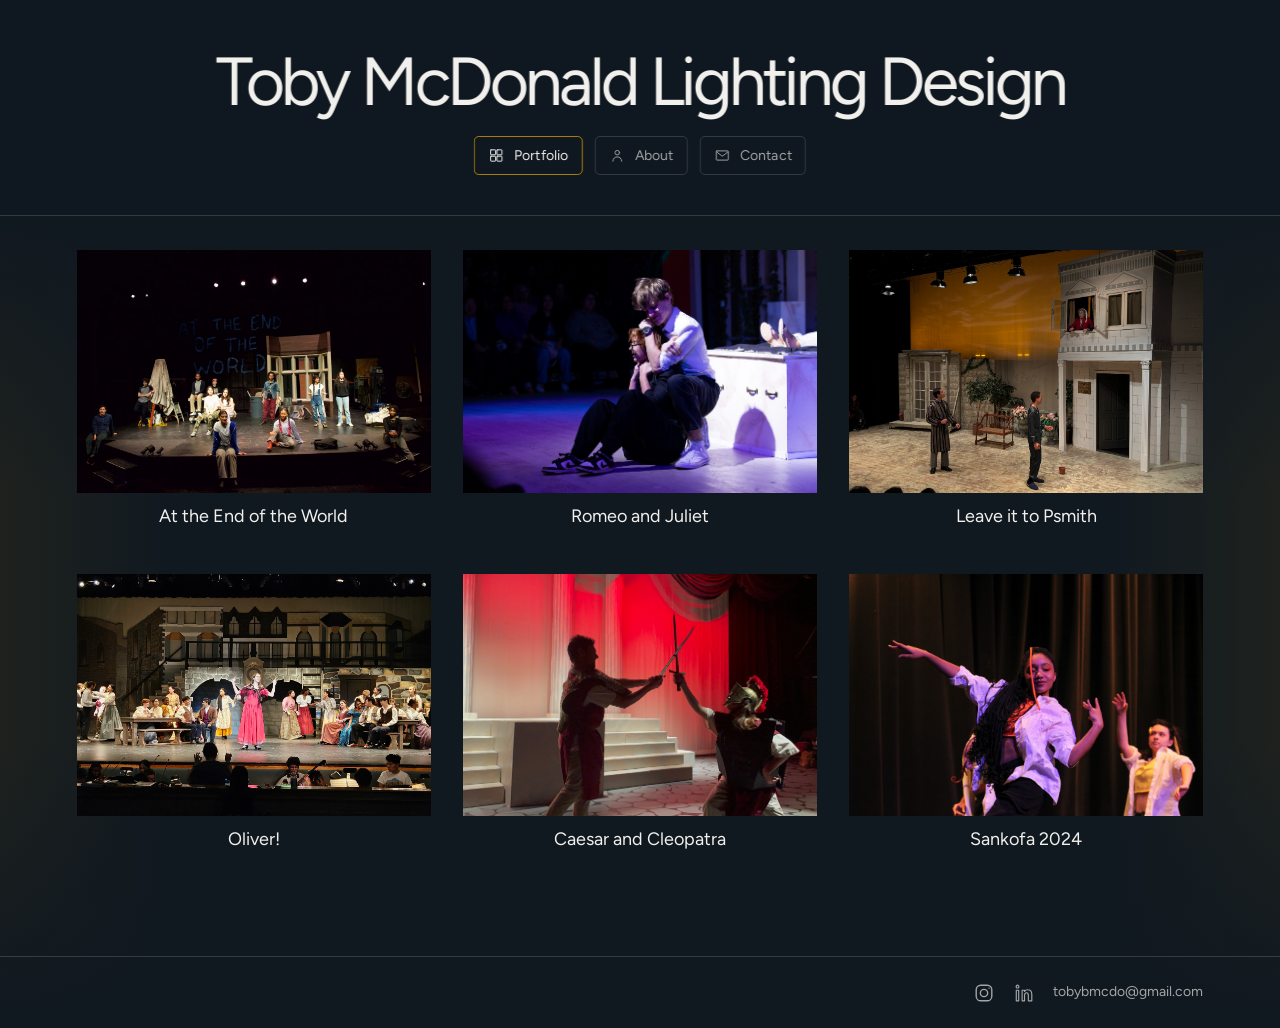
==== commit 5d55503c: "Refine portfolio lighting and page details" ====
--- a/index.html
+++ b/index.html
@@ -11,7 +11,7 @@
   <link href="https://fonts.googleapis.com/css2?family=Figtree:wght@400;500;600&display=swap" rel="stylesheet">
   <link rel="stylesheet" href="assets/css/site.css">
 </head>
-<body>
+<body class="portfolio-home beams-hidden">
   <header class="site-header">
     <a class="wordmark" href="index.html" aria-label="Toby McDonald Lighting Design home">Toby McDonald Lighting Design</a>
     <nav class="primary-nav" aria-label="Navigation">
--- a/assets/css/site.css
+++ b/assets/css/site.css
@@ -1,9 +1,112 @@
-@font-face{font-family:'Twentieth Century';src:url('../fonts/twentieth-century.woff2') format('woff2');font-style:normal;font-weight:400;font-display:swap}
-:root{--bg:#101820;--surface:#18232c;--text:#f1f0ec;--muted:#a4a6a6;--line:rgba(241,240,236,.16);--accent:#fec601;--display:'Figtree',sans-serif;--body:'Twentieth Century',Arial,sans-serif;--gutter:clamp(22px,6vw,84px)}
-*{box-sizing:border-box}html{scroll-behavior:smooth}body{margin:0;background:var(--bg);color:var(--text);font:16px/1.5 var(--body);-webkit-font-smoothing:antialiased;overflow-anchor:none}a{color:inherit;text-decoration:none}button,input,textarea{font:inherit}a:focus-visible,button:focus-visible,input:focus-visible,textarea:focus-visible{outline:1px solid var(--accent);outline-offset:4px}.shell{padding-left:var(--gutter);padding-right:var(--gutter)}
-.site-header{position:sticky;top:0;z-index:10;height:clamp(190px,24vh,225px);padding:24px var(--gutter);display:flex;align-items:center;justify-content:center;border-bottom:1px solid var(--line);background:rgba(16,24,32,.97);backdrop-filter:blur(8px);transition:height .38s cubic-bezier(.22,.61,.36,1),padding .38s cubic-bezier(.22,.61,.36,1)}.wordmark{position:absolute;top:50%;left:50%;display:block;width:max-content;max-width:calc(100% - 2 * var(--gutter));transform:translate(-50%,calc(-50% - 27px));text-align:center;font:400 clamp(34px,5.8vw,68px)/.98 var(--display);letter-spacing:-.06em;will-change:transform;transition:left .38s cubic-bezier(.22,.61,.36,1),top .38s cubic-bezier(.22,.61,.36,1),transform .38s cubic-bezier(.22,.61,.36,1),font-size .38s cubic-bezier(.22,.61,.36,1),letter-spacing .38s cubic-bezier(.22,.61,.36,1)}.primary-nav{position:absolute;top:50%;left:50%;display:flex;align-items:center;flex-wrap:wrap;gap:12px;flex-shrink:0;transform:translate(-50%,28px);will-change:transform;transition:left .38s cubic-bezier(.22,.61,.36,1),right .38s cubic-bezier(.22,.61,.36,1),top .38s cubic-bezier(.22,.61,.36,1),transform .38s cubic-bezier(.22,.61,.36,1),gap .38s cubic-bezier(.22,.61,.36,1)}.nav-link{display:flex;align-items:center;gap:9px;padding:10px 13px;color:var(--muted);font:400 13px/1 var(--display);letter-spacing:.015em;border:1px solid var(--line);border-radius:5px;transition:color .2s,border-color .2s}.nav-link:hover,.nav-link.active{color:var(--text);border-color:rgba(254,198,1,.72)}.nav-link svg{width:17px;height:17px;fill:none;stroke:currentColor;stroke-width:1.35;stroke-linecap:round;stroke-linejoin:round;flex:none}.site-header.is-compact{height:78px;justify-content:space-between;padding:0 var(--gutter)}.site-header.is-compact .wordmark{top:50%;left:var(--gutter);width:auto;max-width:45%;transform:translateY(-50%);text-align:left;font-size:21px;line-height:1.1;letter-spacing:-.025em;white-space:nowrap}.site-header.is-compact .primary-nav{top:50%;left:calc(100% - var(--gutter));right:auto;transform:translate(-100%,-50%);flex-wrap:nowrap;white-space:nowrap;gap:10px}.site-header.is-compact .nav-link{gap:7px;padding:8px 10px;font-size:12px}.site-header.is-compact .nav-link svg{width:15px;height:15px}
-.work-section{padding-top:34px;padding-bottom:70px;min-height:calc(100vh - 160px)}.project-grid{display:grid;grid-template-columns:repeat(3,minmax(0,1fr));gap:36px 24px}.project-card{min-width:0}.project-image{position:relative;overflow:hidden;background:var(--surface);aspect-ratio:1.46}.project-image img{display:block;width:100%;height:100%;object-fit:cover;transition:opacity .25s}.project-card:hover .project-image img{opacity:.86}.project-meta{padding-top:11px}.project-meta h2{font:400 14px/1.35 var(--body);margin:0;color:var(--text)}.gallery-empty{display:none}.gallery-empty[hidden]{display:none}.site-footer{min-height:72px;padding-top:18px;padding-bottom:18px;display:flex;align-items:center;justify-content:flex-end;border-top:1px solid var(--line)}.footer-links{display:flex;align-items:center;gap:18px}.footer-links:empty{display:none}.footer-links .icon-link{width:22px;height:22px}
-.inner-page{min-height:calc(100vh - 160px);padding-top:46px;padding-bottom:70px}.about-layout{display:grid;grid-template-columns:minmax(240px, .8fr) 1.2fr;gap:clamp(36px,8vw,100px);align-items:start}.portrait-placeholder{min-height:300px;aspect-ratio:.9;background:var(--surface)}.about-copy{min-height:300px}.resume-block{display:inline-flex;align-items:center;justify-content:center;width:38px;height:38px;color:var(--muted)}.resume-icon{font-size:22px}.resume-block strong,.resume-block>div div span,.resume-soon{display:none}.contact-layout{max-width:760px;margin:0 auto;padding-top:20px}.contact-form{display:flex;flex-direction:column;gap:28px}.form-row{display:grid;grid-template-columns:1fr 1fr;gap:26px}.contact-form label{display:flex;flex-direction:column;gap:8px;color:var(--muted);font:11px var(--display)}.contact-form input,.contact-form textarea{width:100%;border:0;border-bottom:1px solid var(--line);border-radius:0;background:transparent;color:var(--text);padding:10px 0 13px;font:14px var(--body);resize:vertical}.contact-form input::placeholder,.contact-form textarea::placeholder{color:#777e81}.contact-form input:focus,.contact-form textarea:focus{border-color:var(--accent);outline:none}.form-note{display:none}.submit-button{align-self:flex-start;width:44px;height:44px;border:1px solid var(--line);border-radius:50%;background:transparent;color:var(--muted);font-size:18px;cursor:not-allowed}.submit-button:disabled{opacity:.5}.submit-button span{display:none}
-.project-page{min-height:calc(100vh - 160px);padding-top:22px;padding-bottom:65px}.back-link{display:inline-flex;width:32px;height:32px;align-items:center;justify-content:center;color:var(--muted);font-size:20px}.project-heading{padding:20px 0 24px}.project-heading h1{font:400 clamp(18px,2.3vw,24px)/1.3 var(--body);margin:0}.project-heading .eyebrow,.project-venue,.project-description{display:none}.project-gallery{display:grid;grid-template-columns:repeat(2,minmax(0,1fr));gap:12px}.project-gallery figure{margin:0;overflow:hidden;background:var(--surface);aspect-ratio:1.45}.project-gallery figure:first-child:nth-last-child(1){grid-column:1/-1;aspect-ratio:1.85}.project-gallery img{display:block;width:100%;height:100%;object-fit:cover}.not-found{min-height:60vh}.not-found .eyebrow,.not-found h1,.text-link{font-size:0}.not-found a{display:inline-flex;width:32px;height:32px;align-items:center;justify-content:center}.project-loading{display:none}
-@media(max-width:900px){.project-grid{grid-template-columns:repeat(2,minmax(0,1fr))}}@media(max-width:680px){:root{--gutter:20px}.site-header{height:clamp(156px,24vh,184px);padding:16px var(--gutter)}.wordmark{font-size:clamp(34px,9vw,48px);line-height:.98;letter-spacing:-.06em}.primary-nav{gap:8px}.nav-link{gap:6px;padding:9px 10px;font-size:11px}.nav-link svg{width:15px;height:15px}.site-header.is-compact{height:68px;padding:0 var(--gutter)}.site-header.is-compact .wordmark{left:var(--gutter);max-width:36%;font-size:clamp(8px,2vw,11px);line-height:1;letter-spacing:-.02em}.site-header.is-compact .primary-nav{left:calc(100% - var(--gutter));right:auto;transform:translate(-100%,-50%);flex-wrap:nowrap;white-space:nowrap;gap:3px}.site-header.is-compact .nav-link{gap:3px;padding:4px 4px;font-size:9px}.site-header.is-compact .nav-link svg{width:11px;height:11px}.work-section{padding-top:20px;padding-bottom:42px;min-height:calc(100svh - 132px)}.project-grid{grid-template-columns:1fr;gap:23px}.project-image{aspect-ratio:1.25}.project-meta{padding-top:8px}.project-meta h2{font-size:13px}.site-footer{min-height:62px}.inner-page{min-height:calc(100svh - 132px);padding-top:28px;padding-bottom:42px}.about-layout{grid-template-columns:1fr;gap:22px}.portrait-placeholder{min-height:0;width:100%;max-height:66svh;aspect-ratio:1.05}.about-copy{min-height:0}.resume-block{margin-top:0}.form-row{grid-template-columns:1fr;gap:24px}.contact-form{gap:25px}.project-page{min-height:calc(100svh - 132px);padding-top:13px;padding-bottom:42px}.project-gallery{grid-template-columns:1fr;gap:9px}.project-gallery figure,.project-gallery figure:first-child:nth-last-child(1){grid-column:auto;aspect-ratio:1.22}}
+@font-face{font-family:'Twentieth Century';src:url('../fonts/twentieth-century-light.ttf') format('truetype');font-style:normal;font-weight:300;font-display:swap}
+@font-face{font-family:'Twentieth Century';src:url('../fonts/twentieth-century-medium.ttf') format('truetype');font-style:normal;font-weight:500;font-display:swap}
+@font-face{font-family:'Twentieth Century';src:url('../fonts/twentieth-century-semibold.ttf') format('truetype');font-style:normal;font-weight:600;font-display:swap}
+@font-face{font-family:'Twentieth Century';src:url('../fonts/twentieth-century-bold.ttf') format('truetype');font-style:normal;font-weight:700;font-display:swap}
+:root{--bg:#101820;--surface:#18232c;--text:#f1f0ec;--muted:#a4a6a6;--line:rgba(241,240,236,.16);--accent:#e6a800;--display:'Figtree',sans-serif;--body:'Twentieth Century',Arial,sans-serif;--gutter:clamp(22px,6vw,84px)}
+*{box-sizing:border-box}html{scroll-behavior:smooth;background:var(--bg)}body{margin:0;background-image:linear-gradient(180deg,var(--bg) 0%,var(--bg) 20%,transparent 48%,transparent 72%,var(--bg) 100%),linear-gradient(90deg,rgba(230,168,0,.065),transparent 14%),linear-gradient(270deg,rgba(230,168,0,.065),transparent 14%);background-color:var(--bg);background-repeat:no-repeat;background-size:100% 100%;color:var(--text);font:16px/1.5 var(--body);-webkit-font-smoothing:antialiased;overflow-anchor:none}a{color:inherit;text-decoration:none}button,input,textarea{font:inherit}a:focus-visible,button:focus-visible,input:focus-visible,textarea:focus-visible{outline:1px solid var(--accent);outline-offset:4px}.shell{padding-left:var(--gutter);padding-right:var(--gutter)}
+@media(max-width:680px){body{background-image:linear-gradient(180deg,var(--bg) 0%,var(--bg) 20%,transparent 48%,transparent 72%,var(--bg) 100%),linear-gradient(90deg,rgba(230,168,0,.035),transparent 18%),linear-gradient(270deg,rgba(230,168,0,.035),transparent 18%);background-repeat:no-repeat;background-size:100% 100%}}
+.site-header{position:sticky;top:0;z-index:10;height:clamp(190px,24vh,225px);padding:24px var(--gutter);display:flex;align-items:center;justify-content:center;border-bottom:1px solid var(--line);background:rgba(16,24,32,.97);backdrop-filter:blur(8px);transition:height .38s cubic-bezier(.22,.61,.36,1),padding .38s cubic-bezier(.22,.61,.36,1)}.wordmark{position:absolute;top:50%;left:50%;display:block;width:max-content;max-width:calc(100% - 2 * var(--gutter));transform:translate(-50%,calc(-50% - 27px));text-align:center;font:400 clamp(34px,5.8vw,68px)/.98 var(--display);letter-spacing:-.06em;will-change:transform;transition:left .38s cubic-bezier(.22,.61,.36,1),top .38s cubic-bezier(.22,.61,.36,1),transform .38s cubic-bezier(.22,.61,.36,1),font-size .38s cubic-bezier(.22,.61,.36,1),letter-spacing .38s cubic-bezier(.22,.61,.36,1)}.primary-nav{position:absolute;top:50%;left:50%;display:flex;align-items:center;flex-wrap:wrap;gap:12px;flex-shrink:0;transform:translate(-50%,28px);will-change:transform;transition:left .38s cubic-bezier(.22,.61,.36,1),right .38s cubic-bezier(.22,.61,.36,1),top .38s cubic-bezier(.22,.61,.36,1),transform .38s cubic-bezier(.22,.61,.36,1),gap .38s cubic-bezier(.22,.61,.36,1)}.nav-link{display:flex;align-items:center;gap:9px;padding:10px 13px;color:var(--muted);font:400 14px/1 var(--display);letter-spacing:.015em;border:1px solid var(--line);border-radius:5px;transition:color .2s,border-color .2s}.nav-link:hover,.nav-link.active{color:var(--text);border-color:rgba(230,168,0,.72)}.nav-link svg{width:17px;height:17px;fill:none;stroke:currentColor;stroke-width:1.35;stroke-linecap:round;stroke-linejoin:round;flex:none}.site-header.is-compact{height:78px;justify-content:space-between;padding:0 var(--gutter)}.site-header.is-compact .wordmark{top:50%;left:var(--gutter);width:auto;max-width:45%;transform:translateY(-50%);text-align:left;font-size:24px;line-height:1.1;letter-spacing:-.025em;white-space:nowrap}.site-header.is-compact .primary-nav{top:50%;left:calc(100% - var(--gutter));right:auto;transform:translate(-100%,-50%);flex-wrap:nowrap;white-space:nowrap;gap:10px}.site-header.is-compact .nav-link{gap:7px;padding:8px 10px;font-size:14px}.site-header.is-compact .nav-link svg{width:15px;height:15px}
+.work-section{padding-top:34px;padding-bottom:70px;min-height:calc(100vh - 160px)}.project-grid{display:grid;grid-template-columns:repeat(3,minmax(0,1fr));gap:46px 32px}.project-card{min-width:0}.project-image{position:relative;overflow:hidden;background:var(--surface);aspect-ratio:1.46}.project-image::after{position:absolute;inset:0;background:rgba(16,24,32,.2);content:"";opacity:0;pointer-events:none;transition:opacity .3s ease}.project-image img{display:block;width:100%;height:100%;object-fit:cover;transition:opacity .3s ease,transform .45s ease}.project-card:hover .project-image::after,.project-card:focus-visible .project-image::after{opacity:1}.project-card:hover .project-image img,.project-card:focus-visible .project-image img{opacity:.82;transform:scale(1.035)}.project-meta{padding-top:11px;text-align:center}.project-meta h2{font:400 14px/1.35 var(--display);margin:0;color:var(--text)}.gallery-empty{display:none}.gallery-empty[hidden]{display:none}.site-footer{min-height:72px;padding-top:18px;padding-bottom:18px;display:flex;align-items:center;justify-content:flex-end;border-top:1px solid var(--line)}.footer-links{display:flex;align-items:center;gap:18px}.footer-links:empty{display:none}.footer-links .icon-link{display:inline-flex;width:22px;height:22px;align-items:center;justify-content:center;color:var(--muted);transition:color .2s}.footer-links .icon-link:hover{color:var(--accent)}.footer-links .icon-link svg{display:block;width:22px;height:22px;fill:none;stroke:currentColor;stroke-width:1.5;stroke-linecap:round;stroke-linejoin:round}.footer-links .icon-link .icon-dot{fill:currentColor;stroke:none}.footer-links .linkedin-icon{fill:currentColor;stroke:none}.footer-email{color:var(--muted);font:14px/1.3 var(--display);transition:color .2s}.footer-email:hover{color:var(--accent)}
+.inner-page{min-height:calc(100vh - 160px);padding-top:46px;padding-bottom:70px}.about-layout{display:grid;grid-template-columns:minmax(240px, .8fr) 1.2fr;gap:clamp(36px,8vw,100px);align-items:start}.portrait-placeholder{min-height:300px;aspect-ratio:.9;padding:18px;display:flex;align-items:flex-end;background:var(--surface);color:var(--muted);font:12px var(--display)}.about-copy{min-height:300px;display:flex;flex-direction:column;align-items:flex-start}.about-copy h1{margin:0 0 18px;font:400 24px/1.2 var(--display);letter-spacing:-.03em}.bio-placeholder{width:100%;min-height:150px;margin:0 0 24px;color:var(--muted);font:14px/1.6 var(--body)}.resume-button{display:inline-flex;align-items:center;justify-content:center;padding:10px 15px;border:1px solid var(--line);border-radius:5px;color:var(--text);font:400 13px/1 var(--display);transition:transform .2s ease,border-color .2s,color .2s,background .2s}.resume-button{background:transparent;cursor:pointer}.resume-button:hover{border-color:var(--accent);color:var(--accent)}.resume-dialog{width:min(96vw,1280px);max-width:none;height:min(94vh,1000px);height:min(94dvh,1000px);max-height:none;padding:0;border:1px solid var(--line);border-radius:7px;background:var(--bg);color:var(--text);box-shadow:0 24px 80px rgba(0,0,0,.55)}.resume-dialog::backdrop{background:rgba(4,7,10,.82);backdrop-filter:blur(5px)}.resume-dialog-panel{display:flex;flex-direction:column;width:100%;height:100%;min-height:0;padding:0 18px 18px}.resume-dialog-toolbar{display:flex;flex:0 0 54px;align-items:center;justify-content:space-between;border-bottom:1px solid var(--line)}.resume-dialog-toolbar h2{margin:0;color:var(--muted);font:400 14px/1 var(--display)}.resume-dialog-actions{display:flex;align-items:center;gap:8px;margin-left:auto;margin-right:12px}.resume-dialog-action{display:inline-flex;align-items:center;justify-content:center;min-height:32px;padding:0 10px;border:1px solid var(--line);border-radius:5px;color:var(--muted);font:400 12px/1 var(--display);transition:border-color .2s,color .2s}.resume-dialog-action:hover{border-color:var(--accent);color:var(--accent)}.resume-dialog-close{display:grid;width:34px;height:34px;place-items:center;border:1px solid var(--line);border-radius:50%;background:transparent;color:var(--text);font:300 24px/1 var(--body);cursor:pointer}.resume-dialog-close:hover{border-color:var(--accent);color:var(--accent)}.resume-frame{display:block;flex:1 1 0;width:100%;height:0;min-height:0;margin-top:14px;border:0;border-radius:3px;background:#fff}.contact-layout{max-width:760px;margin:0 auto;padding-top:20px}.contact-form{display:flex;flex-direction:column;gap:28px}.form-row{display:grid;grid-template-columns:1fr 1fr;gap:26px}.contact-form label{display:flex;flex-direction:column;gap:8px;color:var(--muted);font:11px var(--display)}.contact-form input,.contact-form textarea{width:100%;border:0;border-bottom:1px solid var(--line);border-radius:0;background:transparent;color:var(--text);padding:10px 0 13px;font:14px var(--body);resize:vertical}.contact-form input::placeholder,.contact-form textarea::placeholder{color:#777e81}.contact-form input:focus,.contact-form textarea:focus{border-color:var(--accent);outline:none}.form-note{display:block;margin:0;color:var(--muted);font:13px/1.5 var(--display)}.submit-button{display:grid;place-items:center;align-self:flex-start;width:44px;height:44px;padding:0;border:1px solid var(--line);border-radius:50%;background:transparent;color:var(--muted);font-size:18px;cursor:pointer;transition:color .2s,border-color .2s}.submit-button:hover{border-color:var(--accent);color:var(--accent)}.submit-button:disabled{opacity:.5;cursor:wait}.submit-button span{display:none}.submit-button svg{display:block;width:20px;height:20px;fill:none;stroke:currentColor;stroke-width:1.7;stroke-linecap:round;stroke-linejoin:round}
+.project-page{min-height:calc(100vh - 160px);padding-top:22px;padding-bottom:16px}.back-link{display:inline-flex;align-items:center;gap:8px;padding:8px 0;border:0;border-radius:0;background:transparent;color:var(--muted);font:400 13px/1 var(--display);transition:transform .2s ease,color .2s}.back-link:hover,.back-link:focus-visible{color:var(--accent);transform:translateX(-3px)}.project-heading{padding:20px 0 24px}.project-heading h1{font:400 clamp(18px,2.3vw,24px)/1.3 var(--display);margin:0}.project-heading .eyebrow,.project-venue,.project-description{display:none}.project-gallery{display:grid;grid-template-columns:repeat(2,minmax(0,1fr));gap:12px}.project-gallery figure{margin:0;overflow:hidden;background:var(--surface);aspect-ratio:1.45}.project-gallery figure:first-child:nth-last-child(1){grid-column:1/-1;aspect-ratio:1.85}.project-gallery img{display:block;width:100%;height:100%;object-fit:cover}.not-found{min-height:60vh}.not-found .eyebrow,.not-found h1,.text-link{font-size:0}.not-found a{display:inline-flex;width:32px;height:32px;align-items:center;justify-content:center}.project-loading{display:block}
+@media(max-width:900px){.project-grid{grid-template-columns:repeat(2,minmax(0,1fr))}}@media(max-width:680px){:root{--gutter:20px}.site-header{height:clamp(156px,24vh,184px);padding:16px var(--gutter)}.wordmark{font-size:clamp(34px,9vw,48px);line-height:.98;letter-spacing:-.06em}.primary-nav{gap:8px}.nav-link{gap:6px;padding:9px 10px;font-size:10px}.nav-link svg{width:15px;height:15px}.site-header.is-compact{height:68px;padding:0 var(--gutter)}.site-header.is-compact .wordmark{left:var(--gutter);max-width:45%;font-size:clamp(10px,3.1vw,14px);line-height:1;letter-spacing:-.02em}.site-header.is-compact .primary-nav{left:calc(100% - var(--gutter));right:auto;transform:translate(-100%,-50%);flex-wrap:nowrap;white-space:nowrap;gap:3px}.site-header.is-compact .nav-link{gap:3px;padding:4px 4px;font-size:10px}.site-header.is-compact .nav-link svg{display:none}.work-section{padding-top:20px;padding-bottom:42px;min-height:calc(100svh - 132px)}.project-grid{grid-template-columns:1fr;gap:23px}.project-image{aspect-ratio:1.25}.project-meta{padding-top:8px}.project-meta h2{font-size:13px}.site-footer{min-height:62px}.inner-page{min-height:calc(100svh - 132px);padding-top:28px;padding-bottom:42px}.about-layout{grid-template-columns:1fr;gap:22px}.portrait-placeholder{min-height:0;width:100%;max-height:66svh;aspect-ratio:1.05}.about-copy{min-height:0}.resume-block{margin-top:0}.form-row{grid-template-columns:1fr;gap:24px}.contact-form{gap:25px}.project-page{min-height:calc(100svh - 132px);padding-top:13px;padding-bottom:14px}.project-gallery{grid-template-columns:1fr;gap:9px}.project-gallery figure,.project-gallery figure:first-child:nth-last-child(1){grid-column:auto;aspect-ratio:1.22}}
 @media(prefers-reduced-motion:reduce){*,*::before,*::after{scroll-behavior:auto!important;transition:none!important}}
+
+.project-carousel{width:min(100%,1100px);margin:0 auto}
+.carousel-stage{position:relative;display:flex;align-items:center;justify-content:center;width:100%;aspect-ratio:16/9;max-height:min(72vh,760px);overflow:hidden;background:#080d11}
+.carousel-image{display:block;width:100%;height:100%;object-fit:contain}
+.carousel-arrow{position:absolute;top:50%;display:grid;width:46px;height:46px;place-items:center;transform:translateY(-50%);border:1px solid rgba(241,240,236,.46);border-radius:50%;background:rgba(16,24,32,.82);color:var(--text);cursor:pointer;transition:color .2s,border-color .2s,background .2s}
+.carousel-arrow:hover{border-color:var(--accent);background:rgba(16,24,32,.96);color:var(--accent)}
+.carousel-arrow svg{width:21px;height:21px;fill:none;stroke:currentColor;stroke-width:1.7;stroke-linecap:round;stroke-linejoin:round}
+.carousel-previous{left:18px}
+.carousel-next{right:18px}
+.carousel-footer{display:flex;flex-direction:column;align-items:center;gap:9px;padding-top:16px}
+.carousel-thumbnails{display:grid;width:min(100%,810px);grid-template-columns:repeat(9,minmax(0,1fr));gap:8px}
+.carousel-thumbnail{display:block;min-width:0;aspect-ratio:1.45;padding:0;overflow:hidden;border:1px solid transparent;border-radius:2px;background:var(--surface);opacity:.58;cursor:pointer;transition:opacity .2s,border-color .2s}
+.carousel-thumbnail:hover{opacity:.86}
+.carousel-thumbnail.is-current{border-color:var(--accent);opacity:1}
+.carousel-thumbnail img{display:block;width:100%;height:100%;object-fit:cover}
+.carousel-count{margin:0;color:var(--muted);font:12px/1.3 var(--body)}
+@media(max-width:680px){.carousel-stage{aspect-ratio:4/3;max-height:65svh}.carousel-arrow{width:38px;height:38px}.carousel-previous{left:9px}.carousel-next{right:9px}.carousel-footer{padding-top:12px}.carousel-thumbnails{gap:5px}.carousel-thumbnail{aspect-ratio:1.2}}
+.project-heading{text-align:center;padding:18px 0}
+.project-heading h1{font-size:clamp(28px,3.2vw,36px);font-weight:500;letter-spacing:-.035em}
+@media(max-width:680px){.project-heading{padding:13px 0}.project-heading h1{font-size:27px}}.project-venue-year{margin:8px 0 0;color:var(--muted);font:15px/1.4 var(--body)}
+.project-credits{width:min(100%,850px);margin:36px auto 0;padding-top:22px;border-top:1px solid var(--line)}
+.project-credits h2{margin:0;font:500 16px/1.3 var(--display)}
+.project-credits dl{display:grid;grid-template-columns:repeat(2,minmax(0,1fr));gap:12px 36px;margin:18px 0 0}
+.project-credit{display:grid;grid-template-columns:minmax(110px,.8fr) 1.2fr;gap:12px;align-items:baseline}
+.project-credit dt{color:var(--muted);font:13px/1.4 var(--body)}
+.project-credit dd{margin:0;font:14px/1.4 var(--body)}
+@media(max-width:680px){.project-credits{margin-top:27px;padding-top:18px}.project-credits dl{grid-template-columns:1fr;gap:10px 0;margin-top:14px}.project-credit{grid-template-columns:minmax(96px,.8fr) 1.2fr;gap:10px}}.carousel-image-button{position:relative;display:block;width:100%;height:100%;padding:0;border:0;background:transparent;cursor:zoom-in}.carousel-image-button::after{position:absolute;inset:0;background:rgba(16,24,32,.16);content:"";opacity:0;pointer-events:none;transition:opacity .35s ease}.carousel-image-button:hover::after,.carousel-image-button:focus-visible::after{opacity:1}
+.carousel-image-button:focus-visible{outline-offset:-5px}
+body.lightbox-open{overflow:hidden}
+.carousel-lightbox{position:fixed;inset:0;z-index:1000;display:grid;place-items:center;padding:24px;background:rgba(4,7,10,.94)}
+.carousel-lightbox[hidden]{display:none}
+.lightbox-panel{display:grid;width:min(96vw,1440px);height:min(92vh,1000px);height:min(92dvh,1000px);grid-template-rows:44px minmax(0,1fr) 28px;min-height:0;color:var(--text)}
+.lightbox-toolbar{display:flex;align-items:center;justify-content:flex-end}
+.lightbox-close{display:grid;width:38px;height:38px;place-items:center;border:1px solid var(--line);border-radius:50%;background:rgba(16,24,32,.82);color:var(--text);font:300 26px/1 var(--body);cursor:pointer}
+.lightbox-close:hover{border-color:var(--accent);color:var(--accent)}
+.lightbox-stage{display:grid;grid-template-columns:54px minmax(0,1fr) 54px;align-items:center;min-height:0}
+.lightbox-arrow{position:static;transform:none}
+.lightbox-image-frame{display:grid;width:100%;height:100%;min-width:0;min-height:0;place-items:center}
+.lightbox-image{display:block;width:100%;height:100%;object-fit:contain}
+.lightbox-count{margin:7px 0 0;text-align:center;color:var(--muted);font:12px/1.3 var(--body)}
+@media(max-width:680px){.carousel-lightbox{padding:10px}.lightbox-panel{width:100%;height:95vh;height:95dvh;grid-template-rows:42px minmax(0,1fr) 26px}.lightbox-stage{grid-template-columns:40px minmax(0,1fr) 40px}.lightbox-arrow{width:34px;height:34px}.lightbox-close{width:36px;height:36px}}@media(max-width:680px){
+  .primary-nav{flex-wrap:nowrap;gap:6px;white-space:nowrap}
+  .nav-link{gap:5px;padding:8px 8px;font-size:10px}
+  .site-header.is-compact .primary-nav{gap:4px}
+  .site-header.is-compact .nav-link{gap:3px;padding:7px 7px;font-size:12px}
+  .site-header.is-compact .wordmark{max-width:calc(100vw - 180px);font-size:clamp(9px,2.8vw,13px);overflow:visible;text-overflow:clip}
+}
+@media(max-width:360px){
+  .primary-nav{gap:4px}
+  .nav-link{padding:7px 6px}
+  .site-header.is-compact .primary-nav{gap:2px}
+  .site-header.is-compact .nav-link{padding:6px 5px;font-size:11px}
+  .site-header.is-compact .wordmark{max-width:calc(100vw - 180px);font-size:clamp(9px,2.8vw,10px)}
+}
+.project-venue-year{font-size:16px}
+
+.project-venue-year{font-size:18px}
+.portrait-image{display:block;width:100%;min-height:300px;aspect-ratio:.9;object-fit:cover;object-position:center;background:var(--surface)}
+@media(max-width:680px){.portrait-image{min-height:0;max-height:66svh;aspect-ratio:1.05}}.project-meta h2{font-size:18px}
+@media(max-width:680px){.project-meta h2{font-size:16px}}.project-credits h2{font-size:18px}
+.project-credit dt{font-size:15px}
+.project-credit dd{font-size:16px}.contact-form label{font-size:15px}
+.contact-form input,.contact-form textarea{font-size:17px;line-height:1.45}
+.submit-button{font-size:22px}.contact-form label{font-family:var(--display)}
+.contact-form input,.contact-form textarea{font-family:var(--display)}
+.contact-form input::placeholder,.contact-form textarea::placeholder{font-family:var(--display)}
+.bio-placeholder{font-size:20px;line-height:1.55}
+@media(max-width:680px){.bio-placeholder{font-size:18px}}
+
+@media(max-width:680px){.resume-dialog{width:calc(100vw - 20px);height:92vh;height:92dvh}.resume-dialog-panel{padding:0 10px 10px}.resume-dialog-toolbar{flex-basis:48px}.resume-dialog-toolbar h2{font-size:13px}.resume-dialog-actions{gap:5px;margin-right:8px}.resume-dialog-action{min-height:30px;padding:0 7px;font-size:11px}.resume-frame{margin-top:10px}}
+
+.contact-page{min-height:100vh;min-height:100svh;display:flex;flex-direction:column}.contact-page .site-header,.contact-page .site-footer{flex:0 0 auto}.contact-page .inner-page{flex:1 0 auto;min-height:0;padding-top:30px;padding-bottom:24px}.contact-page .contact-layout{padding-top:0}
+
+@media(max-width:680px){.site-header.is-compact .wordmark{width:max-content;max-width:none;overflow:visible;text-overflow:clip;font-size:clamp(9px,2.8vw,12px)}}
+
+.project-pagination{display:grid;grid-template-columns:1fr 1fr;gap:14px;width:100%;margin:38px 0 0;padding:20px 0 0;border-top:0}.project-pagination-link{display:flex;width:fit-content;max-width:100%;min-height:0;flex-direction:column;justify-content:center;gap:6px;padding:4px 0;color:var(--muted);transition:transform .2s ease,color .2s;cursor:pointer}.project-pagination-link:hover,.project-pagination-link:focus-visible{color:var(--accent)}.project-pagination-previous{justify-self:start}.project-pagination-previous:hover,.project-pagination-previous:focus-visible{transform:translateX(-3px)}.project-pagination-next{justify-self:end;text-align:right}.project-pagination-next:hover,.project-pagination-next:focus-visible{transform:translateX(3px)}.project-pagination-label{display:flex;align-items:center;gap:7px;color:var(--muted);font:400 12px/1.2 var(--display);transition:color .2s}.project-pagination-link:hover .project-pagination-label,.project-pagination-link:focus-visible .project-pagination-label{color:var(--accent)}.project-pagination-next .project-pagination-label{justify-content:flex-end}.project-pagination-title{color:var(--muted);font:400 14px/1.3 var(--display);transition:color .2s}.project-pagination-link:hover .project-pagination-title{color:var(--accent)}@media(max-width:680px){.project-pagination{gap:8px;margin-top:28px;padding-top:10px}.project-pagination-link{padding:4px 0}.project-pagination-label{font-size:11px}.project-pagination-title{font-size:12px}}
+
+.project-page>.back-link{position:relative;z-index:2;top:6px;left:-12px}.project-heading{transform:translateY(-28px)}@media(max-width:680px){.project-page>.back-link{top:7px;left:-10px}.project-heading{transform:translateY(-23px)}}
+
+.resume-dialog-close svg{display:block;width:18px;height:18px;fill:none;stroke:currentColor;stroke-width:1.7;stroke-linecap:round}
+
+.portfolio-home .site-header{isolation:isolate;overflow:clip}
+.portfolio-home .site-header::before,.portfolio-home .site-header::after{position:absolute;inset:0;width:100%;height:100%;content:"";z-index:0;filter:blur(2.5px);opacity:1;pointer-events:none;transition:opacity .35s ease}
+.portfolio-home .site-header::before{background:linear-gradient(180deg,rgba(255,205,70,.35),rgba(230,168,0,.2) 78%,rgba(230,168,0,.06));clip-path:polygon(33% 0,36% 0,77% 48%,49% 48%)}
+.portfolio-home .site-header::after{background:linear-gradient(180deg,rgba(240,246,255,.38),rgba(181,202,232,.2) 78%,rgba(181,202,232,.06));clip-path:polygon(64% 0,67% 0,51% 48%,23% 48%)}
+.portfolio-home .wordmark,.portfolio-home .primary-nav{z-index:1}
+.portfolio-home .site-header.is-compact::before,.portfolio-home .site-header.is-compact::after{opacity:0}
+@media(max-width:680px){.portfolio-home .site-header::before,.portfolio-home .site-header::after{filter:blur(1px);opacity:.88}}
+
+.portfolio-home .wordmark{isolation:isolate}
+.portfolio-home .wordmark::before,.portfolio-home .wordmark::after{position:absolute;top:-30%;width:62%;height:160%;content:"";z-index:-1;pointer-events:none;filter:blur(2px)}
+.portfolio-home .wordmark::before{right:-1%;background:radial-gradient(ellipse 48% 44% at 50% 50%,rgba(255,232,145,.72),rgba(230,168,0,.38) 44%,transparent 82%)}
+.portfolio-home .wordmark::after{left:-1%;background:radial-gradient(ellipse 48% 44% at 50% 50%,rgba(235,243,255,.68),rgba(155,184,224,.28) 44%,transparent 82%)}
+.portfolio-home .site-header.is-compact .wordmark::before,.portfolio-home .site-header.is-compact .wordmark::after{opacity:0}
+
+.portfolio-home.beams-hidden .site-header::before,
+.portfolio-home.beams-hidden .site-header::after,
+.portfolio-home.beams-hidden .wordmark::before,
+.portfolio-home.beams-hidden .wordmark::after{opacity:0}
